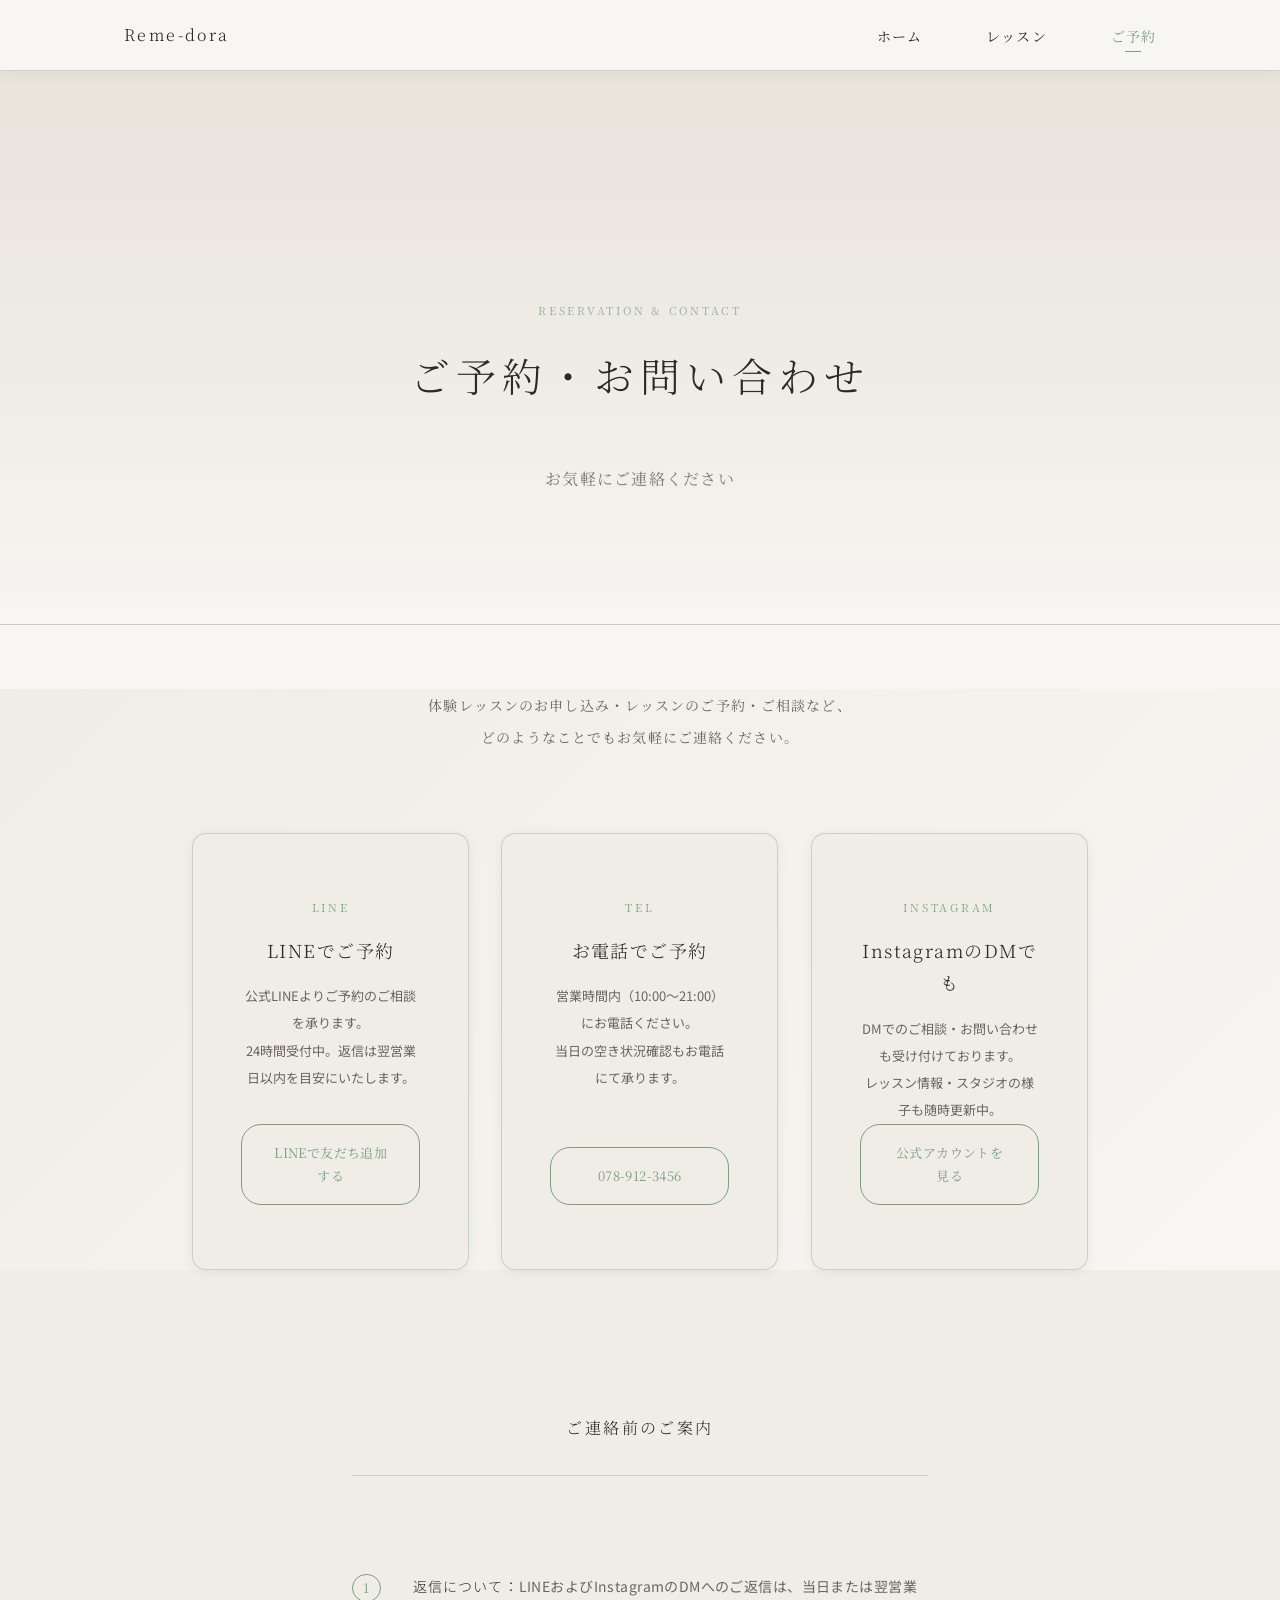
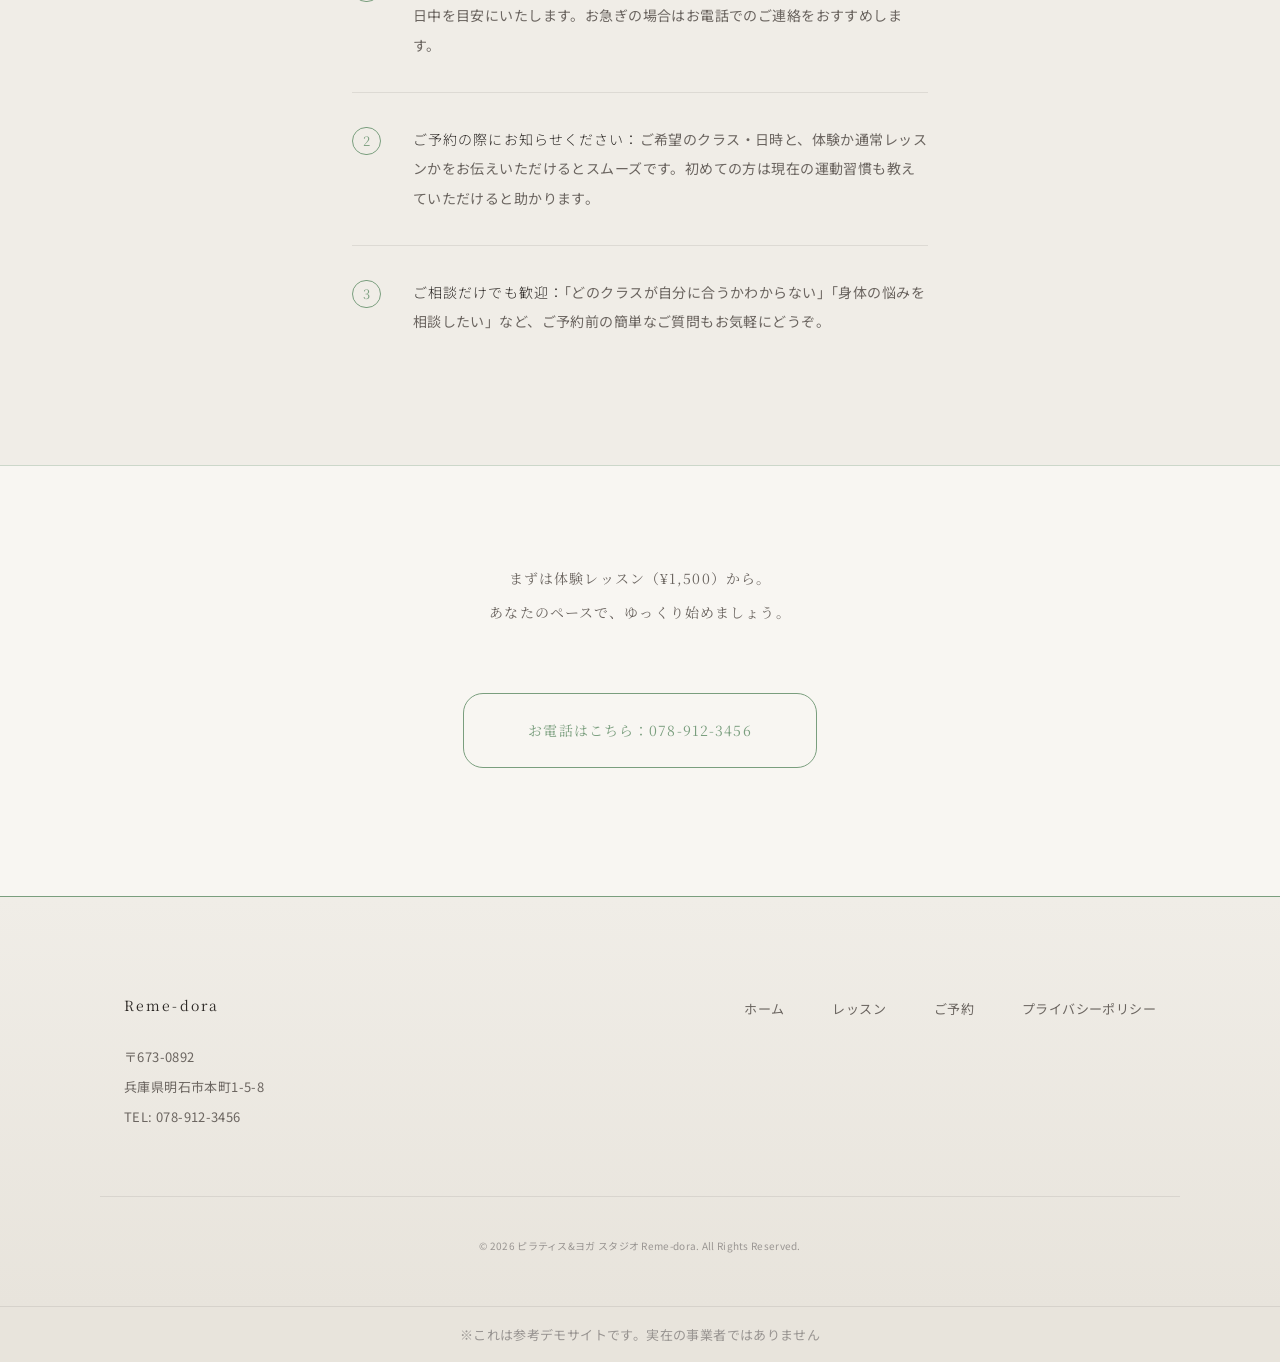
==== contact.html @ 35ef763f "Add files via upload" ====
﻿<!DOCTYPE html>
<html lang="ja">
<head>
  <meta charset="UTF-8">
  <meta name="viewport" content="width=device-width, initial-scale=1.0">

  <title>ご予約・お問い合わせ | ピラティス&ヨガ スタジオ Reme-dora</title>

  <meta name="description" content="スタジオ Reme-doraへのご予約・体験レッスンのお申し込みはLINE・お電話・Instagramにて承ります。お気軽にご連絡ください。">

  <link rel="canonical" href="https://example.com/contact.html">

  <meta property="og:title"       content="ご予約・お問い合わせ | ピラティス&ヨガ スタジオ Reme-dora">
  <meta property="og:description" content="スタジオ Reme-doraへのご予約はLINE・お電話・Instagramにて承ります。">
  <meta property="og:type"        content="article">
  <meta property="og:url"         content="https://example.com/contact.html">
  <meta property="og:image"       content="https://example.com/assets/images/ogp.jpg">

  <link rel="icon"             href="assets/images/favicon.ico">
  <link rel="apple-touch-icon" href="assets/images/apple-touch-icon.png">

  <script async src="https://www.googletagmanager.com/gtag/js?id=G-XXXXXXXXXX"></script>
  <script>window.dataLayer=window.dataLayer||[];function gtag(){dataLayer.push(arguments);}gtag('js',new Date());gtag('config','G-XXXXXXXXXX');</script>

  <link rel="preconnect" href="https://fonts.googleapis.com">
  <link rel="preconnect" href="https://fonts.gstatic.com" crossorigin>
  <link href="https://fonts.googleapis.com/css2?family=Noto+Sans+JP:wght@400;700&family=Noto+Serif+JP:wght@300;400;700&display=swap" rel="stylesheet">

  <link rel="stylesheet" href="assets/css/base.css">
  <link rel="stylesheet" href="assets/css/layout.css">
  <link rel="stylesheet" href="assets/css/components.css">
  <link rel="stylesheet" href="assets/css/pages.css">
  <link rel="stylesheet" href="assets/css/utilities.css">
</head>
<body class="site site--yoga-demo page page--contact">

  <!-- SECTION START: Header -->
  <header class="l-header">
    <div class="l-header-inner">
      <a href="index.html" class="c-logo">Reme-dora</a>

      <nav class="l-nav-pc" aria-label="グローバルナビゲーション">
        <ul class="l-nav-pc__list">
          <li><a href="index.html"   class="l-nav-pc__link">ホーム</a></li>
          <li><a href="service.html" class="l-nav-pc__link">レッスン</a></li>
          <li><a href="contact.html" class="l-nav-pc__link is-current">ご予約</a></li>
        </ul>
      </nav>

      <button class="c-menu-toggle"
              data-js="menu-toggle"
              aria-label="メニューを開く"
              aria-expanded="false">
        <span class="c-menu-toggle__bar"></span>
        <span class="c-menu-toggle__bar"></span>
        <span class="c-menu-toggle__bar"></span>
      </button>
    </div>
  </header>
  <!-- SECTION END: Header -->

  <nav class="l-nav-sp" data-js="mobile-nav" aria-hidden="true" aria-label="モバイルナビゲーション">
    <ul class="l-nav-sp__list">
      <li><a href="index.html"   class="l-nav-sp__link">ホーム</a></li>
      <li><a href="service.html" class="l-nav-sp__link">レッスン</a></li>
      <li><a href="contact.html" class="l-nav-sp__link">ご予約</a></li>
    </ul>
  </nav>

  <main>

    <!-- SECTION START: Contact Hero -->
    <div class="c-page-hero" data-section="contact-hero">
      <div class="c-page-hero__inner">
        <p class="c-page-hero__en">Reservation &amp; Contact</p>
        <h1 class="c-page-hero__title">ご予約・お問い合わせ</h1>
        <p class="c-page-hero__sub">お気軽にご連絡ください</p>
      </div>
    </div>
    <!-- SECTION END: Contact Hero -->

    <!-- SECTION START: Contact Methods -->
    <section class="p-contact-methods" data-section="contact-methods">
      <div class="p-contact-methods__inner u-reveal">
        <p class="p-contact-methods__lead" data-anim="fade-up">
          体験レッスンのお申し込み・レッスンのご予約・ご相談など、<br>
          どのようなことでもお気軽にご連絡ください。
        </p>

        <div class="c-contact-methods-grid">

          <!-- LINE -->
          <div class="c-contact-card" data-anim="fade-up" data-anim-delay="1">
            <p class="c-contact-card__label">LINE</p>
            <h2 class="c-contact-card__title">LINEでご予約</h2>
            <p class="c-contact-card__text">
              公式LINEよりご予約のご相談を承ります。<br>
              24時間受付中。返信は翌営業日以内を目安にいたします。
            </p>
            <a href="#" class="c-contact-card__btn">LINEで友だち追加する</a>
          </div>

          <!-- TEL -->
          <div class="c-contact-card" data-anim="fade-up" data-anim-delay="2">
            <p class="c-contact-card__label">TEL</p>
            <h2 class="c-contact-card__title">お電話でご予約</h2>
            <p class="c-contact-card__text">
              営業時間内（10:00〜21:00）にお電話ください。<br>
              当日の空き状況確認もお電話にて承ります。
            </p>
            <a href="tel:0789123456" class="c-contact-card__btn">078-912-3456</a>
          </div>

          <!-- Instagram -->
          <div class="c-contact-card" data-anim="fade-up" data-anim-delay="3">
            <p class="c-contact-card__label">Instagram</p>
            <h2 class="c-contact-card__title">InstagramのDMでも</h2>
            <p class="c-contact-card__text">
              DMでのご相談・お問い合わせも受け付けております。<br>
              レッスン情報・スタジオの様子も随時更新中。
            </p>
            <a href="#" class="c-contact-card__btn">公式アカウントを見る</a>
          </div>

        </div>
      </div>
    </section>
    <!-- SECTION END: Contact Methods -->

    <!-- SECTION START: Before Contact -->
    <section class="p-contact-before" data-section="before-contact">
      <div class="p-contact-before__inner u-reveal">
        <h2 class="p-contact-before__title" data-anim="fade-up">ご連絡前のご案内</h2>

        <div class="c-before-list">

          <div class="c-before-item" data-anim="fade-up" data-anim-delay="1">
            <div class="c-before-item__num">1</div>
            <p class="c-before-item__text">
              <strong>返信について：</strong>LINEおよびInstagramのDMへのご返信は、当日または翌営業日中を目安にいたします。お急ぎの場合はお電話でのご連絡をおすすめします。
            </p>
          </div>

          <div class="c-before-item" data-anim="fade-up" data-anim-delay="2">
            <div class="c-before-item__num">2</div>
            <p class="c-before-item__text">
              <strong>ご予約の際にお知らせください：</strong>ご希望のクラス・日時と、体験か通常レッスンかをお伝えいただけるとスムーズです。初めての方は現在の運動習慣も教えていただけると助かります。
            </p>
          </div>

          <div class="c-before-item" data-anim="fade-up" data-anim-delay="3">
            <div class="c-before-item__num">3</div>
            <p class="c-before-item__text">
              <strong>ご相談だけでも歓迎：</strong>「どのクラスが自分に合うかわからない」「身体の悩みを相談したい」など、ご予約前の簡単なご質問もお気軽にどうぞ。
            </p>
          </div>

        </div>
      </div>
    </section>
    <!-- SECTION END: Before Contact -->

    <!-- SECTION START: Final CTA -->
    <section class="p-contact-final-cta" data-section="final-cta">
      <div class="p-contact-final-cta__inner u-reveal">
        <p class="p-contact-final-cta__text" data-anim="fade-up">
          まずは体験レッスン（¥1,500）から。<br>
          あなたのペースで、ゆっくり始めましょう。
        </p>
        <div data-anim="fade-up" data-anim-delay="1">
          <a href="tel:0789123456" class="p-contact-final-cta__btn">
            お電話はこちら：078-912-3456
          </a>
        </div>
      </div>
    </section>
    <!-- SECTION END: Final CTA -->

  </main>

  <!-- SECTION START: Footer -->
  <footer class="l-footer" data-section="footer">
    <div class="l-footer-inner">
      <div class="l-footer-info">
        <span class="l-footer__logo">Reme-dora</span>
        <p class="l-footer__address">
          〒673-0892<br>
          兵庫県明石市本町1-5-8<br>
          TEL: <a href="tel:0789123456" class="l-footer__tel">
            078-912-3456
          </a>
        </p>
      </div>
      <nav class="l-footer-links" aria-label="フッターナビゲーション">
        <ul class="l-footer__nav">
          <li><a href="index.html"   class="l-footer__nav-link">ホーム</a></li>
          <li><a href="service.html" class="l-footer__nav-link">レッスン</a></li>
          <li><a href="contact.html" class="l-footer__nav-link">ご予約</a></li>
          <li><a href="privacy.html" class="l-footer__nav-link">プライバシーポリシー</a></li>
        </ul>
      </nav>
    </div>
    <div class="l-footer-copy">
      <small>&copy; 2026 ピラティス&ヨガ スタジオ Reme-dora. All Rights Reserved.</small>
    </div>
  </footer>
  <!-- SECTION END: Footer -->

  <p class="p-demo-notice">※これは参考デモサイトです。実在の事業者ではありません</p>

  <script src="assets/js/main.js"></script>
</body>
</html>
---- assets/css/base.css ----
@charset "UTF-8";

/* ==============================================
   base.css — CSS変数・リセット・基本タイポグラフィ
   ピラティス&ヨガ スタジオ 凪（なぎ）用テーマ
   案件適用時は :root の変数値のみを変更すること
============================================== */

:root {
  /* --- Color ---
     ウォームナチュラルテーマ。セージグリーン × オフホワイト */
  --color-bg:            #f8f6f2;
  --color-bg-dark:       #f0ede7;
  --color-bg-deep:       #e8e4dc;
  --color-bg-surface:    rgba(0, 0, 0, 0.025);
  --color-text:          #2d2926;
  --color-text-sub:      #6b6560;
  --color-primary:       #7a9e7e;
  --color-primary-hover: #5e8463;
  --color-border-gold:   rgba(122, 158, 126, 0.35);
  --color-border-light:  rgba(0, 0, 0, 0.08);
  --color-white:         #ffffff;
  --color-error:         #c0392b;

  /* --- Typography --- */
  --font-serif:  "Noto Serif JP", "Yu Mincho", serif;
  --font-sans:   "Noto Sans JP", sans-serif;

  --font-size-xs:   0.8125rem;
  --font-size-sm:   0.875rem;
  --font-size-base: 1rem;
  --font-size-lg:   1.125rem;
  --font-size-xl:   1.5rem;
  --font-size-2xl:  2rem;

  --line-height-base:  1.8;
  --line-height-tight: 1.4;
  --line-height-loose: 2.2;

  --letter-spacing-tight:  0.03em;
  --letter-spacing-base:   0.08em;
  --letter-spacing-wide:   0.15em;
  --letter-spacing-wider:  0.25em;

  /* --- Spacing --- */
  --space-1:  0.5rem;
  --space-2:  1rem;
  --space-3:  1.5rem;
  --space-4:  2rem;
  --space-6:  3rem;
  --space-8:  4rem;
  --space-10: 5rem;
  --space-12: 6rem;
  --space-16: 8rem;

  /* --- Layout --- */
  --container-max:    1080px;
  --container-wide:    960px;
  --container-narrow:  760px;
  --header-height:     4.375rem;

  /* --- Shape & Motion --- */
  --radius-sm:       0.5rem;
  --radius-md:       0.875rem;
  --transition-base: 0.3s ease;
  --transition-slow: 0.8s cubic-bezier(0.25, 0.46, 0.45, 0.94);

  /* --- Extended Typography --- */
  --font-weight-heading: 300;
  --font-weight-body:    400;

  /* --- Radius Extended --- */
  --radius-lg:   1.25rem;
  --radius-pill: 9999px;

  /* --- Shadow --- */
  --shadow-sm: 0 2px 12px rgba(0, 0, 0, 0.06);
  --shadow-md: 0 6px 24px rgba(0, 0, 0, 0.09);

  /* --- Section Padding --- */
  --section-padding-y:    var(--space-12);
  --section-padding-y-lg: var(--space-16);

  /* --- Button Shape --- */
  --btn-radius:             var(--radius-lg);
  --btn-padding-inline:     var(--space-6);
  --btn-min-height:         3.25rem;
  --color-btn-primary-text: var(--color-white);

  /* --- Semantic Border --- */
  --color-border-btn: rgba(45, 41, 38, 0.25);

  /* --- Header / Footer --- */
  --color-header-bg:   rgba(248, 246, 242, 0.96);
  --color-footer-text: #6b6560;
  --color-footer-copy: #999592;

  /* --- Interaction --- */
  --color-primary-subtle: rgba(122, 158, 126, 0.12);

  /* --- Home Hero Overlay --- */
  --color-hero-title:         #f5f3f0;
  --color-hero-sub:           #e8e4dc;
  --color-hero-overlay-start: rgba(45, 41, 38, 0.82);
  --color-hero-overlay-mid:   rgba(45, 41, 38, 0.38);
  --color-hero-overlay-end:   rgba(45, 41, 38, 0.05);

  /* --- Interior Page Hero --- */
  --color-page-hero-title: var(--color-text);
}

/* -----------------------------------------------
   Reset
----------------------------------------------- */
*,
*::before,
*::after {
  box-sizing: border-box;
}

html {
  scroll-behavior: smooth;
  scroll-padding-top: var(--header-height);
}

body {
  margin: 0;
  font-family: var(--font-sans);
  font-size: var(--font-size-base);
  line-height: var(--line-height-base);
  color: var(--color-text);
  background-color: var(--color-bg);
  -webkit-font-smoothing: antialiased;
}

img {
  max-width: 100%;
  height: auto;
  display: block;
}

a {
  text-decoration: none;
  color: inherit;
  transition: opacity var(--transition-base);
}

ul,
ol {
  margin: 0;
  padding: 0;
  list-style: none;
}

h1, h2, h3, h4, h5, h6 {
  margin: 0;
  font-weight: var(--font-weight-heading);
}

p {
  margin: 0;
}

button {
  cursor: pointer;
  background: none;
  border: none;
  padding: 0;
  font: inherit;
  color: inherit;
}

input,
textarea,
select {
  font: inherit;
  color: inherit;
}
---- assets/css/layout.css ----
@charset "UTF-8";

/* ==============================================
   layout.css — コンテナ・ヘッダー・ナビ・フッター
============================================== */

/* -----------------------------------------------
   Container / Section
----------------------------------------------- */
.l-container {
  width: 100%;
  max-width: var(--container-max);
  margin-inline: auto;
  padding-inline: var(--space-3);
}

.l-container--wide {
  max-width: var(--container-wide);
}

.l-container--narrow {
  max-width: var(--container-narrow);
}

.l-section {
  padding-block: var(--space-10);
  padding-inline: var(--space-2);
}

@media (min-width: 48rem) {
  .l-section {
    padding-block: var(--space-12);
    padding-inline: var(--space-4);
  }
}

/* -----------------------------------------------
   Header
----------------------------------------------- */
.l-header {
  position: sticky;
  top: 0;
  z-index: 1100;
  background-color: var(--color-header-bg);
  backdrop-filter: blur(8px);
  -webkit-backdrop-filter: blur(8px);
  border-bottom: 1px solid var(--color-border-gold);
}

.l-header-inner {
  display: flex;
  justify-content: space-between;
  align-items: center;
  height: var(--header-height);
  max-width: var(--container-max);
  margin-inline: auto;
  padding-inline: var(--space-3);
}

/* -----------------------------------------------
   Logo
----------------------------------------------- */
.c-logo {
  font-family: var(--font-serif);
  font-size: var(--font-size-base);
  font-weight: var(--font-weight-heading);
  letter-spacing: var(--letter-spacing-wide);
  color: var(--color-text);
}

/* -----------------------------------------------
   PC Navigation
----------------------------------------------- */
.l-nav-pc {
  display: none;
}

@media (min-width: 48rem) {
  .l-nav-pc {
    display: block;
  }
}

.l-nav-pc__list {
  display: flex;
  gap: var(--space-8);
  align-items: center;
}

.l-nav-pc__link {
  font-family: var(--font-serif);
  font-size: 0.9375rem;
  font-weight: normal;
  letter-spacing: var(--letter-spacing-base);
  color: var(--color-text);
  transition: color var(--transition-base);
  position: relative;
  padding-bottom: 0.4rem;
}

.l-nav-pc__link:hover,
.l-nav-pc__link.is-current {
  color: var(--color-primary);
  opacity: 1;
}

.l-nav-pc__link.is-current::after {
  content: "";
  position: absolute;
  bottom: 0;
  left: 50%;
  transform: translateX(-50%);
  width: 1rem;
  height: 1px;
  background-color: var(--color-primary);
}

/* -----------------------------------------------
   Menu Toggle (SP)
----------------------------------------------- */
.c-menu-toggle {
  display: flex;
  flex-direction: column;
  justify-content: center;
  align-items: center;
  gap: 0.375rem;
  width: 2.5rem;
  height: 2.5rem;
}

@media (min-width: 48rem) {
  .c-menu-toggle {
    display: none;
  }
}

.c-menu-toggle__bar {
  width: 1.5rem;
  height: 2px;
  background-color: var(--color-text);
  transition: var(--transition-base);
}

.c-menu-toggle[aria-expanded="true"] .c-menu-toggle__bar:nth-child(1) {
  transform: translateY(0.5rem) rotate(45deg);
}

.c-menu-toggle[aria-expanded="true"] .c-menu-toggle__bar:nth-child(2) {
  opacity: 0;
}

.c-menu-toggle[aria-expanded="true"] .c-menu-toggle__bar:nth-child(3) {
  transform: translateY(-0.5rem) rotate(-45deg);
}

/* -----------------------------------------------
   SP Navigation (Overlay)
----------------------------------------------- */
.l-nav-sp {
  position: fixed;
  inset: 0;
  z-index: 1050;
  background-color: var(--color-bg-deep);
  border-top: 1px solid var(--color-border-gold);
  display: flex;
  justify-content: center;
  align-items: center;
  opacity: 0;
  visibility: hidden;
  transition: opacity var(--transition-base), visibility var(--transition-base);
}

.l-nav-sp[aria-hidden="false"] {
  opacity: 1;
  visibility: visible;
}

.l-nav-sp__list {
  display: flex;
  flex-direction: column;
  align-items: center;
  gap: var(--space-6);
}

.l-nav-sp__link {
  font-family: var(--font-serif);
  font-size: var(--font-size-lg);
  letter-spacing: var(--letter-spacing-wide);
  color: var(--color-text);
  display: block;
  padding-bottom: var(--space-2);
  border-bottom: 1px solid var(--color-border-light);
  min-width: 12rem;
  text-align: center;
  transition: color var(--transition-base);
}

.l-nav-sp__link:hover {
  color: var(--color-primary);
  opacity: 1;
}

/* -----------------------------------------------
   Footer
----------------------------------------------- */
.l-footer {
  background: linear-gradient(180deg, var(--color-bg-dark) 0%, var(--color-bg-deep) 100%);
  color: var(--color-footer-text);
  padding-block: var(--space-10) var(--space-4);
  border-top: 2px solid var(--color-primary);
}

.l-footer-inner {
  display: flex;
  flex-direction: column;
  gap: var(--space-8);
  max-width: var(--container-max);
  margin-inline: auto;
  padding-inline: var(--space-3);
  border-bottom: 1px solid var(--color-border-light);
  padding-bottom: var(--space-8);
  margin-bottom: var(--space-4);
}

@media (min-width: 48rem) {
  .l-footer-inner {
    flex-direction: row;
    justify-content: space-between;
    align-items: flex-start;
  }

  .l-footer {
    padding-block: var(--space-12) var(--space-6);
  }
}

.l-footer-info {
  text-align: center;
}

@media (min-width: 48rem) {
  .l-footer-info {
    text-align: left;
  }
}

.l-footer__logo {
  font-family: var(--font-serif);
  font-size: var(--font-size-xl);
  color: var(--color-text);
  letter-spacing: var(--letter-spacing-wide);
  margin-bottom: var(--space-3);
  display: block;
}

.l-footer__address {
  font-size: var(--font-size-sm);
  line-height: 2;
  letter-spacing: var(--letter-spacing-tight);
}

.l-footer__tel {
  color: var(--color-footer-text);
  transition: color var(--transition-base);
}

.l-footer__tel:hover {
  color: var(--color-primary);
  opacity: 1;
}

.l-footer-links {
  text-align: center;
}

@media (min-width: 48rem) {
  .l-footer-links {
    text-align: right;
  }
}

.l-footer__nav {
  display: flex;
  flex-direction: column;
  gap: var(--space-3);
}

@media (min-width: 48rem) {
  .l-footer__nav {
    flex-direction: row;
    gap: var(--space-6);
  }
}

.l-footer__nav-link {
  font-size: 0.9375rem;
  letter-spacing: var(--letter-spacing-tight);
  color: var(--color-footer-text);
  transition: color var(--transition-base);
}

.l-footer__nav-link:hover {
  color: var(--color-primary);
  opacity: 1;
}

.l-footer-copy {
  text-align: center;
  max-width: var(--container-max);
  margin-inline: auto;
  padding-inline: var(--space-3);
}

.l-footer-copy small {
  font-size: var(--font-size-xs);
  color: var(--color-footer-copy);
  letter-spacing: var(--letter-spacing-tight);
}
---- assets/css/components.css ----
@charset "UTF-8";

/* ==============================================
   components.css — 再利用可能なUIコンポーネント
============================================== */

/* -----------------------------------------------
   Section Title
----------------------------------------------- */
.c-sec-title {
  font-family: var(--font-serif);
  font-size: var(--font-size-xl);
  font-weight: var(--font-weight-heading);
  text-align: center;
  letter-spacing: var(--letter-spacing-wide);
  color: var(--color-text);
  margin-bottom: var(--space-6);
  position: relative;
}

.c-sec-title::after {
  content: "";
  display: block;
  width: 1.875rem;
  height: 1px;
  background-color: var(--color-primary);
  margin: var(--space-2) auto 0;
}

@media (min-width: 48rem) {
  .c-sec-title {
    font-size: var(--font-size-2xl);
    margin-bottom: var(--space-8);
  }
}

/* -----------------------------------------------
   Buttons
----------------------------------------------- */
.c-btn {
  display: inline-flex;
  justify-content: center;
  align-items: center;
  min-height: var(--btn-min-height);
  padding-block: 0;
  padding-inline: var(--btn-padding-inline);
  font-family: var(--font-serif);
  font-size: var(--font-size-base);
  letter-spacing: var(--letter-spacing-base);
  border: 1px solid transparent;
  border-radius: var(--btn-radius);
  transition: background-color var(--transition-base), border-color var(--transition-base), color var(--transition-base);
}

.c-btn--primary {
  background-color: var(--color-primary);
  color: var(--color-btn-primary-text);
  border-color: var(--color-primary);
}

.c-btn--primary:hover {
  background-color: var(--color-primary-hover);
  border-color: var(--color-primary-hover);
  opacity: 1;
}

.c-btn--outline {
  background-color: transparent;
  color: var(--color-text);
  border-color: var(--color-border-btn);
}

.c-btn--outline:hover {
  background-color: var(--color-primary);
  border-color: var(--color-primary);
  color: var(--color-white);
  opacity: 1;
}

.c-btn--gold {
  background-color: transparent;
  color: var(--color-primary);
  border-color: var(--color-primary);
}

.c-btn--gold:hover {
  background-color: var(--color-primary);
  color: var(--color-btn-primary-text);
  opacity: 1;
}

.c-btn--block {
  display: flex;
  width: 100%;
  max-width: 21.25rem;
  margin-inline: auto;
}

/* -----------------------------------------------
   Page Hero (interior pages: SERVICE / CONTACT / PRIVACY)
----------------------------------------------- */
.c-page-hero {
  background: linear-gradient(to bottom, var(--color-bg-deep) 0%, var(--color-bg-dark) 100%);
  padding-top: var(--space-12);
  padding-bottom: var(--space-8);
  padding-inline: var(--space-3);
  position: relative;
  overflow: hidden;
  text-align: center;
}

.c-page-hero::before {
  content: "";
  position: absolute;
  top: 0;
  left: 50%;
  transform: translateX(-50%);
  width: 1px;
  height: 2.5rem;
  background-color: var(--color-primary);
}

.c-page-hero__inner {
  max-width: var(--container-narrow);
  margin-inline: auto;
  display: flex;
  flex-direction: column;
  align-items: center;
  gap: 0.8rem;
}

.c-page-hero__en {
  font-family: var(--font-serif);
  font-size: var(--font-size-xs);
  letter-spacing: var(--letter-spacing-wider);
  color: var(--color-primary);
  text-transform: uppercase;
  margin: 0;
}

.c-page-hero__title {
  font-family: var(--font-serif);
  font-size: var(--font-size-xl);
  font-weight: var(--font-weight-heading);
  letter-spacing: var(--letter-spacing-wide);
  color: var(--color-page-hero-title);
  margin: 0;
}

.c-page-hero__sub {
  font-family: var(--font-serif);
  font-size: var(--font-size-sm);
  letter-spacing: var(--letter-spacing-base);
  color: var(--color-text-sub);
  margin: 0;
  position: relative;
  padding-top: var(--space-3);
}

.c-page-hero__sub::before {
  content: "";
  position: absolute;
  top: 0;
  left: 50%;
  transform: translateX(-50%);
  width: 1.5rem;
  height: 1px;
  background-color: var(--color-primary);
  opacity: 0.6;
}

@media (min-width: 48rem) {
  .c-page-hero {
    padding-top: var(--space-16);
    padding-bottom: var(--space-10);
  }

  .c-page-hero::before {
    height: 3.75rem;
  }

  .c-page-hero__title {
    font-size: var(--font-size-2xl);
  }

  .c-page-hero__sub {
    font-size: var(--font-size-base);
    padding-top: var(--space-4);
  }
}

/* -----------------------------------------------
   Service Card (HOME Service Preview)
----------------------------------------------- */
.c-service-grid {
  display: flex;
  flex-direction: column;
  gap: var(--space-6);
}

.c-service-card {
  display: flex;
  flex-direction: column;
  align-items: center;
}

.c-service-card--featured {
  border-bottom: 1px solid var(--color-border-light);
  padding-bottom: var(--space-6);
}

.c-service-subgrid {
  display: grid;
  grid-template-columns: 1fr;
  gap: var(--space-6);
}

@media (min-width: 48rem) {
  .c-service-subgrid {
    grid-template-columns: 1fr 1fr;
  }
}

.c-service-card--list {
  flex-direction: row;
  align-items: center;
  gap: var(--space-3);
}

.c-service-card__img-wrap {
  width: 13.75rem;
  height: 13.75rem;
  border: 1px solid var(--color-border-gold);
  border-radius: 50%;
  padding: 0.375rem;
  display: flex;
  align-items: center;
  justify-content: center;
  margin: 0 auto var(--space-4);
  flex-shrink: 0;
}

.c-service-card--list .c-service-card__img-wrap {
  width: 5.625rem;
  height: 5.625rem;
  margin: 0;
  padding: 0.1875rem;
}

.c-service-card__img {
  width: 100%;
  height: 100%;
  object-fit: cover;
  border-radius: 50%;
  background-color: var(--color-bg);
}

.c-service-card__body {
  width: 100%;
}

.c-service-card__title {
  font-family: var(--font-serif);
  font-size: var(--font-size-lg);
  text-align: center;
  letter-spacing: var(--letter-spacing-tight);
  color: var(--color-text);
  margin-bottom: 0.4rem;
}

.c-service-card--list .c-service-card__title {
  text-align: left;
  font-size: var(--font-size-base);
}

.c-service-card__subtitle {
  font-size: var(--font-size-xs);
  text-align: center;
  color: var(--color-primary);
  margin-bottom: var(--space-2);
  letter-spacing: var(--letter-spacing-tight);
}

.c-service-card__text {
  font-size: var(--font-size-sm);
  line-height: var(--line-height-base);
  color: var(--color-text-sub);
}

@media (min-width: 48rem) {
  .c-service-card__img-wrap {
    width: 17.5rem;
    height: 17.5rem;
  }

  .c-service-card--list .c-service-card__img-wrap {
    width: 6.875rem;
    height: 6.875rem;
  }
}

/* -----------------------------------------------
   Reason Item (HOME Reason Mini)
----------------------------------------------- */
.c-reason-timeline {
  border-left: 1px solid var(--color-border-gold);
  padding-left: var(--space-6);
  display: flex;
  flex-direction: column;
  gap: var(--space-8);
  margin-left: var(--space-2);
}

.c-reason-item {
  position: relative;
}

.c-reason-item::before {
  content: "";
  position: absolute;
  top: 0.4rem;
  left: calc(-1 * var(--space-6) - 5px);
  width: 0.6rem;
  height: 0.6rem;
  border-radius: 50%;
  background-color: var(--color-bg);
  border: 1px solid var(--color-primary);
}

.c-reason-item__heading {
  font-family: var(--font-serif);
  font-size: var(--font-size-lg);
  letter-spacing: var(--letter-spacing-base);
  color: var(--color-text);
  margin-bottom: var(--space-2);
}

.c-reason-item__text {
  font-size: var(--font-size-sm);
  line-height: 1.9;
  color: var(--color-text-sub);
  letter-spacing: var(--letter-spacing-tight);
}

@media (min-width: 48rem) {
  .c-reason-timeline {
    flex-direction: row;
    justify-content: space-between;
    gap: var(--space-6);
    border: none;
    margin: 0;
    padding: 0;
  }

  .c-reason-item {
    flex: 1;
    padding-left: var(--space-3);
    border-left: 1px solid var(--color-border-gold);
  }

  .c-reason-item::before {
    left: -1px;
    width: 1px;
    height: 1.5rem;
    border-radius: 0;
    background-color: var(--color-primary);
    border: none;
    top: 0;
  }
}

/* -----------------------------------------------
   Interior Gallery (HOME Reason Mini)
----------------------------------------------- */
.c-interior-gallery {
  display: flex;
  gap: var(--space-3);
  overflow-x: auto;
  scroll-snap-type: x mandatory;
  padding-bottom: var(--space-4);
  scrollbar-width: none;
  -ms-overflow-style: none;
}

.c-interior-gallery::-webkit-scrollbar {
  display: none;
}

.c-interior-item {
  scroll-snap-align: center;
  flex: 0 0 85%;
  display: flex;
  flex-direction: column;
  gap: var(--space-2);
  margin: 0;
}

.c-interior-item__img {
  width: 100%;
  aspect-ratio: 4 / 3;
  object-fit: cover;
  opacity: 0.9;
}

.c-interior-item__caption {
  font-size: var(--font-size-xs);
  color: var(--color-text-sub);
  letter-spacing: var(--letter-spacing-tight);
  border-left: 1px solid var(--color-primary);
  padding-left: 0.8rem;
  line-height: var(--line-height-tight);
}

@media (min-width: 48rem) {
  .c-interior-gallery {
    flex-wrap: wrap;
    overflow-x: visible;
  }

  .c-interior-item {
    flex: 0 0 calc(50% - 0.75rem);
  }

  .c-interior-item:nth-child(3) {
    flex: 0 0 100%;
    align-items: center;
  }

  .c-interior-item:nth-child(3) .c-interior-item__img {
    width: 60%;
  }
}

/* -----------------------------------------------
   Business Info Table
----------------------------------------------- */
.c-bizinfo-table {
  width: 100%;
  border-collapse: collapse;
}

.c-bizinfo-table th,
.c-bizinfo-table td {
  padding-block: var(--space-2);
  border-bottom: 1px dashed var(--color-border-light);
  text-align: left;
  font-size: 0.9375rem;
  color: var(--color-text);
}

.c-bizinfo-table th {
  font-family: var(--font-serif);
  font-weight: var(--font-weight-heading);
  width: 35%;
  color: var(--color-primary);
  vertical-align: top;
}

.c-bizinfo-table__sub {
  display: block;
  font-size: var(--font-size-xs);
  color: var(--color-text-sub);
  margin-top: 0.25rem;
}

/* -----------------------------------------------
   Map Embed
----------------------------------------------- */
.c-map-wrap {
  width: 100%;
  aspect-ratio: 16 / 9;
  border: 1px solid var(--color-border-gold);
  overflow: hidden;
}

.c-map-wrap iframe {
  width: 100%;
  height: 100%;
  border: none;
  display: block;
}

/* -----------------------------------------------
   Page Links (HOME → SERVICE / CONTACT)
----------------------------------------------- */
.c-pagelinks-grid {
  display: grid;
  grid-template-columns: 1fr;
  gap: var(--space-3);
}

@media (min-width: 48rem) {
  .c-pagelinks-grid {
    grid-template-columns: 1fr 1fr;
    gap: var(--space-4);
  }
}

.c-pagelink-item {
  display: flex;
  flex-direction: column;
  align-items: center;
  justify-content: center;
  padding: var(--space-6) var(--space-3) var(--space-8);
  border: 1px solid var(--color-border-gold);
  background-color: var(--color-bg-surface);
  transition: background-color var(--transition-base), border-color var(--transition-base);
  position: relative;
  min-height: 10rem;
  gap: 0.6rem;
}

.c-pagelink-item:hover {
  background-color: var(--color-primary-subtle);
  border-color: var(--color-primary);
  opacity: 1;
}

@media (min-width: 48rem) {
  .c-pagelink-item {
    min-height: 13.75rem;
  }
}

.c-pagelink-item__en {
  font-family: var(--font-serif);
  font-size: var(--font-size-xs);
  letter-spacing: var(--letter-spacing-wider);
  color: var(--color-primary);
  text-transform: uppercase;
}

.c-pagelink-item__label {
  font-family: var(--font-serif);
  font-size: var(--font-size-lg);
  letter-spacing: var(--letter-spacing-base);
  color: var(--color-text);
}

@media (min-width: 48rem) {
  .c-pagelink-item__label {
    font-size: var(--font-size-xl);
  }
}

.c-pagelink-item__arrow {
  position: absolute;
  bottom: var(--space-3);
  right: var(--space-3);
  width: 0.5rem;
  height: 0.5rem;
  border-top: 1px solid var(--color-primary);
  border-right: 1px solid var(--color-primary);
  transform: rotate(45deg);
}

/* -----------------------------------------------
   Contact Strip (HOME connect items)
----------------------------------------------- */
.c-connect-grid {
  display: grid;
  grid-template-columns: 1fr;
  gap: var(--space-3);
}

@media (min-width: 48rem) {
  .c-connect-grid {
    grid-template-columns: 1fr 1fr;
    gap: var(--space-4);
  }

  .c-connect-item--main {
    grid-column: span 2;
  }
}

.c-connect-item {
  border: 1px solid var(--color-border-gold);
  background-color: var(--color-bg-surface);
  padding: var(--space-6) var(--space-3);
  text-align: center;
  display: flex;
  flex-direction: column;
  align-items: center;
}

.c-connect-item--main {
  padding-block: var(--space-8);
}

.c-connect-item__heading {
  font-family: var(--font-serif);
  font-size: var(--font-size-lg);
  letter-spacing: var(--letter-spacing-base);
  color: var(--color-text);
  margin-bottom: var(--space-2);
}

.c-connect-item__text {
  font-size: var(--font-size-xs);
  line-height: var(--line-height-base);
  color: var(--color-text-sub);
  margin-bottom: var(--space-4);
  flex-grow: 1;
}

.c-connect-item__btn {
  display: inline-block;
  font-family: var(--font-serif);
  font-size: var(--font-size-sm);
  color: var(--color-text);
  border: 1px solid var(--color-border-btn);
  padding: 0.8rem var(--space-4);
  letter-spacing: var(--letter-spacing-tight);
  transition: background-color var(--transition-base), border-color var(--transition-base), color var(--transition-base);
  width: 100%;
  max-width: 17.5rem;
}

.c-connect-item__btn:hover {
  background-color: var(--color-primary);
  border-color: var(--color-primary);
  color: var(--color-white);
  opacity: 1;
}

/* -----------------------------------------------
   Service Menu Item (SERVICE page)
----------------------------------------------- */
.c-menu-list {
  display: flex;
  flex-direction: column;
  gap: var(--space-12);
}

.c-menu-item {
  display: flex;
  flex-direction: column;
  gap: var(--space-3);
}

.c-menu-item__img-wrap {
  width: 100%;
}

.c-menu-item__img {
  width: 100%;
  aspect-ratio: 4 / 3;
  object-fit: cover;
  border-radius: var(--radius-sm);
}

.c-menu-item__name {
  font-family: var(--font-serif);
  font-size: var(--font-size-xl);
  color: var(--color-text);
  margin-bottom: 0.5rem;
  letter-spacing: var(--letter-spacing-base);
  border-bottom: 1px solid var(--color-border-gold);
  padding-bottom: 0.8rem;
}

.c-menu-item__price {
  font-family: var(--font-serif);
  font-size: 0.9375rem;
  color: var(--color-primary);
  margin-top: 0.8rem;
  margin-bottom: var(--space-2);
  letter-spacing: var(--letter-spacing-tight);
}

.c-menu-item__desc {
  font-size: var(--font-size-sm);
  line-height: 1.9;
  color: var(--color-text-sub);
  letter-spacing: var(--letter-spacing-tight);
}

@media (min-width: 48rem) {
  .c-menu-item {
    flex-direction: row;
    align-items: center;
    gap: var(--space-8);
  }

  .c-menu-item--reverse {
    flex-direction: row-reverse;
  }

  .c-menu-item__img-wrap {
    width: 50%;
    flex-shrink: 0;
  }

  .c-menu-item__content {
    width: 50%;
  }

  .c-menu-item__name {
    font-size: var(--font-size-xl);
  }
}

/* -----------------------------------------------
   Price Guide (SERVICE page)
----------------------------------------------- */
.c-price-grid {
  display: grid;
  grid-template-columns: 1fr;
  gap: var(--space-3);
  margin-bottom: var(--space-4);
}

@media (min-width: 48rem) {
  .c-price-grid {
    grid-template-columns: repeat(3, 1fr);
  }
}

.c-price-item {
  border: 1px solid var(--color-border-gold);
  padding: var(--space-4) var(--space-3);
  text-align: center;
  background-color: var(--color-bg-surface);
}

.c-price-item__name {
  font-family: var(--font-serif);
  font-size: 0.9375rem;
  color: var(--color-text-sub);
  letter-spacing: var(--letter-spacing-base);
  margin-bottom: 0.5rem;
}

.c-price-item__price {
  font-family: var(--font-serif);
  font-size: var(--font-size-xl);
  color: var(--color-primary);
  letter-spacing: var(--letter-spacing-tight);
  margin-bottom: 0.4rem;
}

.c-price-item__note {
  font-size: var(--font-size-xs);
  color: var(--color-text-sub);
  margin: 0;
}

.c-price-note-bottom {
  font-size: var(--font-size-sm);
  color: var(--color-text-sub);
  text-align: center;
  margin: 0;
  letter-spacing: var(--letter-spacing-tight);
}

/* -----------------------------------------------
   Flow Steps (SERVICE page)
----------------------------------------------- */
.c-flow-steps {
  display: flex;
  flex-direction: column;
}

.c-flow-step {
  display: flex;
  align-items: flex-start;
  gap: var(--space-3);
  position: relative;
  padding-bottom: var(--space-6);
}

.c-flow-step:last-child {
  padding-bottom: 0;
}

.c-flow-step:not(:last-child)::after {
  content: "";
  position: absolute;
  left: 1.2rem;
  top: 2.8rem;
  width: 1px;
  height: calc(100% - 2.8rem);
  background-color: var(--color-border-gold);
}

.c-flow-step__num {
  font-family: var(--font-serif);
  font-size: var(--font-size-xs);
  color: var(--color-primary);
  letter-spacing: var(--letter-spacing-tight);
  border: 1px solid var(--color-primary);
  width: 2.4rem;
  height: 2.4rem;
  border-radius: 50%;
  display: flex;
  align-items: center;
  justify-content: center;
  flex-shrink: 0;
}

.c-flow-step__body {
  padding-top: 0.3rem;
}

.c-flow-step__title {
  font-family: var(--font-serif);
  font-size: var(--font-size-base);
  font-weight: var(--font-weight-heading);
  color: var(--color-text);
  margin-bottom: 0.5rem;
  letter-spacing: var(--letter-spacing-tight);
}

.c-flow-step__text {
  font-size: var(--font-size-sm);
  color: var(--color-text-sub);
  line-height: 1.7;
  margin: 0;
}

@media (min-width: 48rem) {
  .c-flow-steps {
    flex-direction: row;
    align-items: flex-start;
  }

  .c-flow-step {
    flex: 1;
    flex-direction: column;
    align-items: center;
    text-align: center;
    padding-bottom: 0;
    padding-right: var(--space-6);
  }

  .c-flow-step:last-child {
    padding-right: 0;
  }

  .c-flow-step:not(:last-child)::after {
    left: auto;
    right: 0;
    top: 1.2rem;
    width: var(--space-6);
    height: 1px;
  }

  .c-flow-step__num {
    margin-bottom: var(--space-3);
  }

  .c-flow-step__title {
    font-size: var(--font-size-lg);
  }
}

/* -----------------------------------------------
   Notes (SERVICE page)
----------------------------------------------- */
.c-notes-list {
  display: flex;
  flex-direction: column;
  gap: var(--space-4);
}

.c-notes-item {
  text-align: center;
}

.c-notes-item__heading {
  font-family: var(--font-serif);
  font-size: 0.9375rem;
  color: var(--color-primary);
  margin-bottom: 0.6rem;
  letter-spacing: var(--letter-spacing-tight);
}

.c-notes-item__text {
  font-size: var(--font-size-sm);
  color: var(--color-text-sub);
  line-height: var(--line-height-base);
}

@media (min-width: 48rem) {
  .c-notes-list {
    flex-direction: row;
    justify-content: space-between;
    gap: var(--space-6);
  }

  .c-notes-item {
    flex: 1;
    text-align: left;
  }
}

/* -----------------------------------------------
   Contact Method Card (CONTACT page)
----------------------------------------------- */
.c-contact-methods-grid {
  display: grid;
  grid-template-columns: 1fr;
  gap: var(--space-3);
}

@media (min-width: 48rem) {
  .c-contact-methods-grid {
    grid-template-columns: repeat(3, 1fr);
  }
}

.c-contact-card {
  border: 1px solid var(--color-border-gold);
  background-color: var(--color-bg-surface);
  padding: var(--space-6) var(--space-3);
  text-align: center;
  display: flex;
  flex-direction: column;
  align-items: center;
}

.c-contact-card__label {
  font-family: var(--font-serif);
  font-size: var(--font-size-xs);
  letter-spacing: var(--letter-spacing-wider);
  color: var(--color-primary);
  margin-bottom: 0.6rem;
  text-transform: uppercase;
}

.c-contact-card__title {
  font-family: var(--font-serif);
  font-size: var(--font-size-lg);
  color: var(--color-text);
  margin-bottom: var(--space-2);
  letter-spacing: var(--letter-spacing-base);
}

.c-contact-card__text {
  font-size: var(--font-size-xs);
  color: var(--color-text-sub);
  line-height: var(--line-height-base);
  margin-bottom: var(--space-4);
  flex-grow: 1;
}

.c-contact-card__btn {
  display: inline-block;
  font-family: var(--font-serif);
  font-size: var(--font-size-sm);
  color: var(--color-text);
  border: 1px solid var(--color-border-btn);
  padding: 0.8rem var(--space-3);
  letter-spacing: var(--letter-spacing-tight);
  transition: background-color var(--transition-base), border-color var(--transition-base), color var(--transition-base);
  width: 100%;
  max-width: 16.25rem;
}

.c-contact-card__btn:hover {
  background-color: var(--color-primary);
  border-color: var(--color-primary);
  color: var(--color-white);
  opacity: 1;
}

/* -----------------------------------------------
   Before Contact Notes (CONTACT page)
----------------------------------------------- */
.c-before-list {
  display: flex;
  flex-direction: column;
  gap: var(--space-4);
}

.c-before-item {
  display: flex;
  gap: var(--space-3);
  align-items: flex-start;
}

.c-before-item__num {
  font-family: var(--font-serif);
  font-size: var(--font-size-xs);
  color: var(--color-primary);
  border: 1px solid var(--color-primary);
  width: 1.8rem;
  height: 1.8rem;
  border-radius: 50%;
  display: flex;
  align-items: center;
  justify-content: center;
  flex-shrink: 0;
  margin-top: 0.1rem;
}

.c-before-item__text {
  font-size: var(--font-size-sm);
  color: var(--color-text-sub);
  line-height: var(--line-height-base);
  margin: 0;
}

.c-before-item__text strong {
  color: var(--color-text);
  font-weight: normal;
}

@media (min-width: 48rem) {
  .c-before-list {
    gap: var(--space-4);
  }
}

/* -----------------------------------------------
   Privacy Document
----------------------------------------------- */
.c-privacy-doc {
  color: var(--color-text);
}

.c-privacy-doc__intro {
  font-size: 0.9375rem;
  line-height: 1.9;
  color: var(--color-text-sub);
  margin-bottom: var(--space-6);
}

.c-privacy-doc h3 {
  font-family: var(--font-serif);
  font-size: var(--font-size-base);
  color: var(--color-text);
  letter-spacing: var(--letter-spacing-tight);
  border-left: 2px solid var(--color-primary);
  padding-left: var(--space-2);
  margin-top: var(--space-6);
  font-weight: var(--font-weight-heading);
}

.c-privacy-doc p {
  font-size: var(--font-size-sm);
  line-height: 1.9;
  color: var(--color-text-sub);
  margin-top: var(--space-2);
}

.c-privacy-doc__footer {
  margin-top: var(--space-8);
}

.c-privacy-doc__footer p {
  color: var(--color-text-sub);
  font-size: var(--font-size-xs);
}
---- assets/css/pages.css ----
@charset "UTF-8";

/* ==============================================
   pages.css — ページ固有のセクションスタイル
   各セクションを独立したブロックとして設計
============================================== */

/* -----------------------------------------------
   HOME: First View Hero
----------------------------------------------- */
.p-home-hero {
  position: relative;
  min-height: 60vh;
  background-size: cover;
  background-position: center;
  display: flex;
  align-items: flex-end;
  /* TEMPLATE FIELD: hero_image_url — background-image を案件の画像に差し替える */
  background-image: url('../images/hero.jpg');
  background-color: var(--color-bg-deep);
}

.p-home-hero__overlay {
  position: absolute;
  inset: 0;
  background: linear-gradient(
    to top,
    var(--color-hero-overlay-start) 0%,
    var(--color-hero-overlay-mid)   45%,
    var(--color-hero-overlay-end)   100%
  );
}

.p-home-hero__content {
  position: relative;
  z-index: 2;
  max-width: var(--container-max);
  margin-inline: auto;
  padding: var(--space-6) var(--space-3);
  width: 100%;
}

.p-home-hero__text-wrap {
  max-width: 95%;
}

.p-home-hero__title {
  font-family: var(--font-serif);
  font-size: 1.5rem;
  font-weight: var(--font-weight-heading);
  line-height: var(--line-height-tight);
  letter-spacing: var(--letter-spacing-tight);
  color: var(--color-hero-title);
  text-shadow: 1px 1px 6px rgba(0, 0, 0, 0.8);
  margin-bottom: var(--space-2);
}

.p-home-hero__sub {
  font-family: var(--font-serif);
  font-size: var(--font-size-sm);
  line-height: var(--line-height-base);
  color: var(--color-hero-sub);
  text-shadow: 1px 1px 4px rgba(0, 0, 0, 0.8);
}

@media (min-width: 48rem) {
  .p-home-hero {
    min-height: 80vh;
  }

  .p-home-hero__content {
    padding: var(--space-10) var(--space-4);
  }

  .p-home-hero__title {
    font-size: 2.25rem;
  }

  .p-home-hero__sub {
    font-size: var(--font-size-lg);
  }
}

/* -----------------------------------------------
   HOME: Mini About
----------------------------------------------- */
.p-home-about {
  background-color: var(--color-bg-dark);
  padding-block: var(--space-10);
  padding-inline: var(--space-2);
  text-align: center;
}

.p-home-about__inner {
  max-width: 42.5rem;
  margin-inline: auto;
}

.p-home-about__lead {
  font-family: var(--font-serif);
  font-size: var(--font-size-lg);
  line-height: var(--line-height-loose);
  color: var(--color-text);
  letter-spacing: var(--letter-spacing-tight);
  margin: 0;
  position: relative;
  padding-top: var(--space-4);
}

.p-home-about__lead::before {
  content: "";
  position: absolute;
  top: 0;
  left: 50%;
  transform: translateX(-50%);
  width: 1px;
  height: 1.5rem;
  background-color: var(--color-primary);
}

@media (min-width: 48rem) {
  .p-home-about {
    padding-block: var(--space-12);
    padding-inline: var(--space-4);
  }

  .p-home-about__lead {
    font-size: var(--font-size-xl);
  }
}

/* -----------------------------------------------
   HOME: Service Preview
----------------------------------------------- */
.p-home-service {
  background: linear-gradient(to bottom, var(--color-bg-dark) 0%, var(--color-bg) 100%);
  padding-block: var(--space-12);
  padding-inline: var(--space-2);
}

.p-home-service__inner {
  max-width: 60rem;
  margin-inline: auto;
}

.p-home-service__btn-wrap {
  text-align: center;
  margin-top: var(--space-8);
}

@media (min-width: 48rem) {
  .p-home-service {
    padding-block: var(--space-16);
    padding-inline: var(--space-4);
  }
}

/* -----------------------------------------------
   HOME: Reason Mini
----------------------------------------------- */
.p-home-reason {
  background: linear-gradient(135deg, var(--color-bg) 0%, var(--color-bg-dark) 100%);
  padding-block: var(--space-10);
  padding-inline: var(--space-2);
  color: var(--color-text);
}

.p-home-reason__inner {
  max-width: 56.25rem;
  margin-inline: auto;
}

.p-home-reason__interior {
  max-width: 50rem;
  margin-inline: auto;
  margin-top: var(--space-10);
}

.p-home-reason__interior-lead {
  text-align: center;
  font-size: var(--font-size-sm);
  line-height: 1.9;
  color: var(--color-text-sub);
  margin-bottom: var(--space-8);
  font-family: var(--font-serif);
}

@media (min-width: 48rem) {
  .p-home-reason {
    padding-block: var(--space-12);
    padding-inline: var(--space-4);
  }
}

/* -----------------------------------------------
   HOME: Business Info
----------------------------------------------- */
.p-home-bizinfo {
  background: linear-gradient(135deg, var(--color-bg) 0%, var(--color-bg-dark) 100%);
  padding-block: var(--space-10);
  padding-inline: var(--space-2);
}

.p-home-bizinfo__inner {
  max-width: 43.75rem;
  margin-inline: auto;
}

.p-home-bizinfo__title {
  font-family: var(--font-serif);
  font-size: var(--font-size-xl);
  font-weight: var(--font-weight-heading);
  text-align: center;
  letter-spacing: var(--letter-spacing-wide);
  color: var(--color-text);
  margin-bottom: var(--space-6);
  position: relative;
}

.p-home-bizinfo__title::after {
  content: "";
  display: block;
  width: 1.875rem;
  height: 1px;
  background-color: var(--color-primary);
  margin: var(--space-2) auto 0;
}

@media (min-width: 48rem) {
  .p-home-bizinfo {
    padding-block: var(--space-12);
    padding-inline: var(--space-4);
  }

  .p-home-bizinfo__title {
    font-size: var(--font-size-2xl);
  }
}

/* -----------------------------------------------
   HOME: Access / Map
----------------------------------------------- */
.p-home-map {
  background-color: var(--color-bg-deep);
  padding-block: var(--space-10);
  padding-inline: var(--space-2);
}

.p-home-map__inner {
  max-width: 56.25rem;
  margin-inline: auto;
}

.p-home-map__title {
  font-family: var(--font-serif);
  font-size: var(--font-size-xl);
  font-weight: var(--font-weight-heading);
  text-align: center;
  letter-spacing: var(--letter-spacing-wide);
  color: var(--color-text);
  margin-bottom: var(--space-2);
}

.p-home-map__address {
  text-align: center;
  font-size: var(--font-size-sm);
  color: var(--color-text-sub);
  margin-bottom: var(--space-6);
  font-family: var(--font-serif);
  letter-spacing: var(--letter-spacing-tight);
  line-height: var(--line-height-base);
}

@media (min-width: 48rem) {
  .p-home-map {
    padding-block: var(--space-12);
    padding-inline: var(--space-4);
  }

  .p-home-map__title {
    font-size: var(--font-size-2xl);
  }
}

/* -----------------------------------------------
   HOME: Page Links
----------------------------------------------- */
.p-home-pagelinks {
  background: linear-gradient(to bottom, var(--color-bg-dark) 0%, var(--color-bg) 100%);
  padding-block: var(--space-10);
  padding-inline: var(--space-2);
}

.p-home-pagelinks__inner {
  max-width: 56.25rem;
  margin-inline: auto;
}

.p-home-pagelinks__eyebrow {
  font-family: var(--font-serif);
  font-size: var(--font-size-xs);
  text-align: center;
  letter-spacing: var(--letter-spacing-wider);
  color: var(--color-primary);
  margin-bottom: var(--space-6);
}

@media (min-width: 48rem) {
  .p-home-pagelinks {
    padding-block: var(--space-12);
    padding-inline: var(--space-4);
  }
}

/* -----------------------------------------------
   HOME: Contact Strip
----------------------------------------------- */
.p-home-connect {
  background: linear-gradient(to bottom, var(--color-bg-dark) 0%, var(--color-bg-deep) 100%);
  padding-block: var(--space-8) var(--space-10);
  padding-inline: var(--space-2);
}

.p-home-connect__inner {
  max-width: 62.5rem;
  margin-inline: auto;
}

@media (min-width: 48rem) {
  .p-home-connect {
    padding-block: var(--space-10) var(--space-12);
    padding-inline: var(--space-4);
  }
}

/* -----------------------------------------------
   SERVICE: Main Services section
----------------------------------------------- */
.p-service-main {
  background: linear-gradient(135deg, var(--color-bg-dark) 0%, var(--color-bg) 100%);
  padding-block: var(--space-10);
  padding-inline: var(--space-2);
}

.p-service-main__inner {
  max-width: 56.25rem;
  margin-inline: auto;
}

@media (min-width: 48rem) {
  .p-service-main {
    padding-block: var(--space-12);
    padding-inline: var(--space-4);
  }
}

/* -----------------------------------------------
   SERVICE: Price Guide
----------------------------------------------- */
.p-service-price {
  background-color: var(--color-bg);
  border-top: 1px solid var(--color-border-light);
  padding-block: var(--space-8);
  padding-inline: var(--space-2);
}

.p-service-price__inner {
  max-width: 56.25rem;
  margin-inline: auto;
}

@media (min-width: 48rem) {
  .p-service-price {
    padding-block: var(--space-12);
    padding-inline: var(--space-4);
  }
}

/* -----------------------------------------------
   SERVICE: Simple Flow
----------------------------------------------- */
.p-service-flow {
  background: linear-gradient(to bottom, var(--color-bg-dark) 0%, var(--color-bg-deep) 100%);
  padding-block: var(--space-10);
  padding-inline: var(--space-2);
}

.p-service-flow__inner {
  max-width: 50rem;
  margin-inline: auto;
}

@media (min-width: 48rem) {
  .p-service-flow {
    padding-block: var(--space-12);
    padding-inline: var(--space-4);
  }
}

/* -----------------------------------------------
   SERVICE: Notes
----------------------------------------------- */
.p-service-notes {
  background-color: var(--color-bg-dark);
  padding-block: var(--space-8) var(--space-4);
  padding-inline: var(--space-2);
}

.p-service-notes__inner {
  max-width: 50rem;
  margin-inline: auto;
  border-top: 1px solid var(--color-border-gold);
  padding-top: var(--space-6);
}

.p-service-notes__title {
  font-family: var(--font-serif);
  font-size: var(--font-size-lg);
  font-weight: var(--font-weight-heading);
  text-align: center;
  color: var(--color-text);
  margin-bottom: var(--space-6);
  letter-spacing: var(--letter-spacing-base);
}

@media (min-width: 48rem) {
  .p-service-notes {
    padding-block: var(--space-12) var(--space-6);
    padding-inline: var(--space-4);
  }

  .p-service-notes__inner {
    padding-top: var(--space-8);
  }
}

/* -----------------------------------------------
   SERVICE: CTA
----------------------------------------------- */
.p-service-cta {
  background-color: var(--color-bg-deep);
  padding-block: var(--space-12);
  padding-inline: var(--space-2);
}

.p-service-cta__inner {
  max-width: 42.5rem;
  margin-inline: auto;
}

.p-service-cta__title {
  font-family: var(--font-serif);
  font-size: var(--font-size-xl);
  font-weight: var(--font-weight-heading);
  letter-spacing: var(--letter-spacing-wide);
  color: var(--color-white);
  margin-bottom: var(--space-4);
}

.p-service-cta__lead {
  font-family: var(--font-serif);
  font-size: 0.9375rem;
  line-height: var(--line-height-loose);
  color: var(--color-text-sub);
  margin-bottom: var(--space-8);
  letter-spacing: var(--letter-spacing-tight);
}

.p-service-cta__action {
  margin-bottom: var(--space-3);
}

.p-service-cta__note {
  font-size: var(--font-size-xs);
  color: #888888;
  margin: 0;
}

@media (min-width: 48rem) {
  .p-service-cta {
    padding-block: var(--space-16);
    padding-inline: var(--space-4);
  }

  .p-service-cta__title {
    font-size: var(--font-size-2xl);
    margin-bottom: var(--space-6);
  }

  .p-service-cta__lead {
    font-size: var(--font-size-base);
    margin-bottom: var(--space-10);
  }
}

/* -----------------------------------------------
   CONTACT: Contact Methods section
----------------------------------------------- */
.p-contact-methods {
  background: linear-gradient(135deg, var(--color-bg-dark) 0%, var(--color-bg) 100%);
  padding-block: var(--space-10);
  padding-inline: var(--space-2);
}

.p-contact-methods__inner {
  max-width: 56.25rem;
  margin-inline: auto;
}

.p-contact-methods__lead {
  font-family: var(--font-serif);
  font-size: 0.9375rem;
  text-align: center;
  color: var(--color-text-sub);
  line-height: 2;
  margin-bottom: var(--space-8);
  letter-spacing: var(--letter-spacing-tight);
}

@media (min-width: 48rem) {
  .p-contact-methods {
    padding-block: var(--space-12);
    padding-inline: var(--space-4);
  }
}

/* -----------------------------------------------
   CONTACT: Before Contact
----------------------------------------------- */
.p-contact-before {
  background-color: var(--color-bg-dark);
  padding-block: var(--space-8);
  padding-inline: var(--space-2);
}

.p-contact-before__inner {
  max-width: 43.75rem;
  margin-inline: auto;
  border-top: 1px solid var(--color-border-gold);
  padding-top: var(--space-6);
}

.p-contact-before__title {
  font-family: var(--font-serif);
  font-size: var(--font-size-lg);
  font-weight: var(--font-weight-heading);
  text-align: center;
  color: var(--color-text);
  margin-bottom: var(--space-6);
  letter-spacing: var(--letter-spacing-base);
}

@media (min-width: 48rem) {
  .p-contact-before {
    padding-block: var(--space-10);
    padding-inline: var(--space-4);
  }

  .p-contact-before__inner {
    padding-top: var(--space-8);
  }
}

/* -----------------------------------------------
   CONTACT: Final CTA
----------------------------------------------- */
.p-contact-final-cta {
  background-color: var(--color-bg-deep);
  padding-block: var(--space-10);
  padding-inline: var(--space-2);
  text-align: center;
}

.p-contact-final-cta__inner {
  max-width: 42.5rem;
  margin-inline: auto;
}

.p-contact-final-cta__text {
  font-family: var(--font-serif);
  font-size: 0.9375rem;
  color: var(--color-text-sub);
  line-height: var(--line-height-loose);
  margin-bottom: var(--space-6);
  letter-spacing: var(--letter-spacing-tight);
}

.p-contact-final-cta__btn {
  display: inline-flex;
  align-items: center;
  justify-content: center;
  padding: var(--space-2) var(--space-6);
  border: 1px solid var(--color-primary);
  color: var(--color-primary);
  font-family: var(--font-serif);
  font-size: var(--font-size-base);
  letter-spacing: var(--letter-spacing-base);
  transition: background-color var(--transition-base), border-color var(--transition-base), color var(--transition-base);
}

.p-contact-final-cta__btn:hover {
  background-color: var(--color-primary);
  border-color: var(--color-primary);
  color: var(--color-btn-primary-text);
  opacity: 1;
}

@media (min-width: 48rem) {
  .p-contact-final-cta {
    padding-block: var(--space-12);
    padding-inline: var(--space-4);
  }

  .p-contact-final-cta__text {
    font-size: var(--font-size-base);
  }
}

/* -----------------------------------------------
   PRIVACY: Policy Body
----------------------------------------------- */
.p-privacy-body {
  background: linear-gradient(135deg, var(--color-bg-dark) 0%, var(--color-bg) 100%);
  padding-block: var(--space-10);
  padding-inline: var(--space-2);
}

.p-privacy-body__inner {
  max-width: 47.5rem;
  margin-inline: auto;
}

@media (min-width: 48rem) {
  .p-privacy-body {
    padding-block: var(--space-12);
    padding-inline: var(--space-4);
  }
}

/* -----------------------------------------------
   PRIVACY: Contact for Policy
----------------------------------------------- */
.p-privacy-contact {
  background-color: var(--color-bg-deep);
  padding-block: var(--space-8) var(--space-10);
  padding-inline: var(--space-2);
  text-align: center;
}

.p-privacy-contact__inner {
  max-width: 35rem;
  margin-inline: auto;
}

.p-privacy-contact__text {
  font-family: var(--font-serif);
  font-size: var(--font-size-sm);
  color: var(--color-text-sub);
  margin-bottom: var(--space-3);
  letter-spacing: var(--letter-spacing-tight);
}

.p-privacy-contact__info {
  font-size: var(--font-size-sm);
  color: var(--color-text);
  line-height: var(--line-height-base);
  margin-bottom: var(--space-6);
}

.p-privacy-contact__info p {
  margin: 0;
}

.p-privacy-contact__back-btn {
  display: inline-block;
  font-family: var(--font-serif);
  font-size: var(--font-size-sm);
  color: var(--color-text-sub);
  border: 1px solid var(--color-border-light);
  padding: 0.8rem var(--space-4);
  letter-spacing: var(--letter-spacing-tight);
  transition: border-color var(--transition-base), color var(--transition-base);
}

.p-privacy-contact__back-btn:hover {
  border-color: var(--color-primary);
  color: var(--color-text);
  opacity: 1;
}

@media (min-width: 48rem) {
  .p-privacy-contact {
    padding-block: var(--space-10) var(--space-12);
    padding-inline: var(--space-4);
  }
}

/* ===============================================
   SITE: yoga-demo — ピラティス&ヨガ スタジオ 凪
   案件固有スタイル。.site--yoga-demo でスコープ。
   「息を吸う余白」— breathable, centered design
=============================================== */

/* -----------------------------------------------
   共通: ローダー — 縦書きスタジオ名
----------------------------------------------- */
.site--yoga-demo .c-loader {
  transition: opacity 1s cubic-bezier(0.25, 0.46, 0.45, 0.94) 2s, visibility 1s 2s;
}

.site--yoga-demo .c-loader__text {
  writing-mode: vertical-rl;
  text-orientation: upright;
  font-size: var(--font-size-base);
  letter-spacing: 0.2em;
}

/* -----------------------------------------------
   共通: ヘッダー — 明るい背景・ソフトシャドウ
----------------------------------------------- */
.site--yoga-demo .l-header {
  border-bottom-color: var(--color-border-gold);
  box-shadow: 0 1px 16px rgba(45, 41, 38, 0.05);
}

.site--yoga-demo .l-nav-pc__link {
  font-size: var(--font-size-sm);
  letter-spacing: var(--letter-spacing-base);
}

/* -----------------------------------------------
   共通: セクションタイトル — 縦ライン+中央+余白
----------------------------------------------- */
.site--yoga-demo .c-sec-title {
  padding-top: var(--space-8);
  padding-bottom: var(--space-2);
  margin-bottom: var(--space-10);
  font-size: var(--font-size-xl);
  letter-spacing: var(--letter-spacing-wide);
}

.site--yoga-demo .c-sec-title::before {
  display: none;
}

.site--yoga-demo .c-sec-title::after {
  display: none;
}

@media (min-width: 48rem) {
  .site--yoga-demo .c-sec-title {
    font-size: var(--font-size-2xl);
  }
}

/* -----------------------------------------------
   共通: サブページ Page Hero — 大きな縦余白・中央
----------------------------------------------- */
.site--yoga-demo .c-page-hero {
  padding-top: calc(var(--header-height) + var(--space-12));
  padding-bottom: var(--space-12);
  background: linear-gradient(
    to bottom,
    var(--color-bg-deep) 0%,
    var(--color-bg-dark) 60%,
    var(--color-bg)      100%
  );
  border-bottom: 1px solid var(--color-border-gold);
}

.site--yoga-demo .c-page-hero::before {
  display: none;
}

.site--yoga-demo .c-page-hero__inner {
  gap: var(--space-3);
  padding-top: var(--space-4);
  position: relative;
}

.site--yoga-demo .c-page-hero__en {
  font-size: 0.6875rem;
  letter-spacing: var(--letter-spacing-wider);
  opacity: 0.75;
}

.site--yoga-demo .c-page-hero__title {
  font-size: var(--font-size-2xl);
  letter-spacing: var(--letter-spacing-wide);
  line-height: 1.5;
}

.site--yoga-demo .c-page-hero__sub {
  font-size: var(--font-size-sm);
  line-height: 2.2;
  padding-top: var(--space-4);
  opacity: 0.85;
}

.site--yoga-demo .c-page-hero__sub::before {
  display: none;
}

@media (min-width: 48rem) {
  .site--yoga-demo .c-page-hero {
    padding-top: calc(var(--header-height) + var(--space-16));
    padding-bottom: var(--space-16);
  }

  .site--yoga-demo .c-page-hero__title {
    font-size: 2.5rem;
  }

  .site--yoga-demo .c-page-hero__sub {
    font-size: var(--font-size-base);
  }
}

/* -----------------------------------------------
   HOME: Hero — 中央揃え・全画面・呼吸するレイアウト
----------------------------------------------- */
.site--yoga-demo .p-home-hero {
  min-height: 92vh;
  align-items: center;
  background-position: center 30%;
}

.site--yoga-demo .p-home-hero__overlay {
  background: linear-gradient(
    160deg,
    var(--color-hero-overlay-start) 0%,
    var(--color-hero-overlay-mid)   55%,
    var(--color-hero-overlay-end)   100%
  );
}

.site--yoga-demo .p-home-hero__content {
  display: flex;
  flex-direction: column;
  align-items: flex-start;
  padding: var(--space-10) var(--space-6);
}

.site--yoga-demo .p-home-hero__text-wrap {
  max-width: none;
  position: relative;
  padding-top: 0;
}

.site--yoga-demo .p-home-hero__text-wrap::before {
  display: none;
}

.site--yoga-demo .p-home-hero__title {
  writing-mode: vertical-rl;
  font-size: 2rem;
  letter-spacing: 0.14em;
  line-height: 2;
  height: 20rem;
  margin-bottom: 0;
  text-shadow: 0 2px 24px rgba(45, 41, 38, 0.45);
}

.site--yoga-demo .p-home-hero__title span {
  display: inline-block;
}

.site--yoga-demo .p-home-hero__title span:nth-of-type(2) {
  padding-top: 3rem;
}

.site--yoga-demo .p-home-hero__sub {
  position: absolute;
  bottom: var(--space-8);
  right: var(--space-6);
  max-width: 22rem;
  font-size: var(--font-size-sm);
  letter-spacing: var(--letter-spacing-base);
  line-height: 2.2;
  text-align: right;
  opacity: 0.88;
  text-shadow: 0 1px 8px rgba(45, 41, 38, 0.4);
}

@media (min-width: 48rem) {
  .site--yoga-demo .p-home-hero {
    min-height: 95vh;
  }

  .site--yoga-demo .p-home-hero__content {
    padding: var(--space-12) var(--space-10);
  }

  .site--yoga-demo .p-home-hero__title {
    font-size: 2.75rem;
    line-height: 1.9;
    height: 27rem;
  }

  .site--yoga-demo .p-home-hero__sub {
    font-size: var(--font-size-base);
    bottom: var(--space-10);
    right: var(--space-10);
    max-width: 28rem;
  }
}

/* -----------------------------------------------
   HOME: Mini About — 深い余白・呼吸する文章
----------------------------------------------- */
.site--yoga-demo .p-home-about {
  background-color: var(--color-bg);
  padding-block: var(--space-16);
  padding-inline: var(--space-4);
}

.site--yoga-demo .p-home-about__inner {
  max-width: 34rem;
  margin: 0 auto;
}

.site--yoga-demo .p-home-about__lead {
  writing-mode: vertical-rl;
  height: 20rem;
  font-size: var(--font-size-base);
  line-height: 3.25;
  letter-spacing: 0.1em;
  color: var(--color-text);
  padding-top: 0;
  margin-left: auto;
  margin-right: 0;
}

.site--yoga-demo .p-home-about__lead::before {
  display: none;
}

.site--yoga-demo .p-home-about__lead span {
  display: inline-block;
}

.site--yoga-demo .p-home-about__lead span:nth-of-type(2) { padding-top: 1.5rem; }
.site--yoga-demo .p-home-about__lead span:nth-of-type(3) { padding-top: 3rem; }
.site--yoga-demo .p-home-about__lead span:nth-of-type(4) { padding-top: 4.5rem; }

@media (min-width: 48rem) {
  .site--yoga-demo .p-home-about {
    padding-block: var(--space-16);
  }

  .site--yoga-demo .p-home-about__lead {
    font-size: var(--font-size-base);
  }
}

/* -----------------------------------------------
   HOME: Service Preview — フィーチャー + サブ2枚
----------------------------------------------- */
.site--yoga-demo .p-home-service {
  background-color: var(--color-bg-dark);
  padding-block: var(--space-12) var(--space-14);
  padding-inline: var(--space-3);
}

/* Featured: 横長カード（円形廃止）*/
.site--yoga-demo .c-service-card--featured {
  flex-direction: column;
  align-items: stretch;
  border-bottom: none;
  padding-bottom: 0;
  gap: 0;
  background-color: var(--color-bg);
  border-radius: var(--radius-md);
  overflow: hidden;
  box-shadow: var(--shadow-md);
  margin-bottom: var(--space-4);
}

.site--yoga-demo .c-service-card--featured .c-service-card__img-wrap {
  width: 100%;
  height: 16rem;
  border-radius: 0;
  padding: 0;
  border: none;
  margin: 0;
  overflow: hidden;
  flex-shrink: 0;
}

.site--yoga-demo .c-service-card--featured .c-service-card__img {
  border-radius: 0;
  width: 100%;
  height: 100%;
  object-fit: cover;
  transition: transform var(--transition-slow);
}

.site--yoga-demo .c-service-card--featured:hover .c-service-card__img {
  transform: scale(1.04);
}

.site--yoga-demo .c-service-card--featured .c-service-card__body {
  padding: var(--space-6) var(--space-4);
}

.site--yoga-demo .c-service-card--featured .c-service-card__title {
  font-size: var(--font-size-xl);
  letter-spacing: var(--letter-spacing-wide);
  text-align: left;
  border-bottom: 1px solid var(--color-border-gold);
  padding-bottom: var(--space-3);
  margin-bottom: var(--space-2);
}

.site--yoga-demo .c-service-card--featured .c-service-card__subtitle {
  text-align: left;
  font-size: var(--font-size-xs);
  letter-spacing: var(--letter-spacing-wide);
  color: var(--color-primary);
  margin-bottom: var(--space-3);
}

.site--yoga-demo .c-service-card--featured .c-service-card__text {
  text-align: left;
  font-size: var(--font-size-sm);
  color: var(--color-text-sub);
  line-height: 2.1;
}

/* Sub: テキスト主体のシンプルカード */
.site--yoga-demo .c-service-subgrid {
  grid-template-columns: 1fr 1fr;
  gap: var(--space-3);
}

.site--yoga-demo .c-service-card--list {
  flex-direction: column;
  align-items: flex-start;
  gap: 0;
  background-color: var(--color-bg);
  border-radius: var(--radius-md);
  padding: var(--space-4);
  box-shadow: var(--shadow-sm);
}

.site--yoga-demo .c-service-card--list .c-service-card__img-wrap {
  display: none;
}

.site--yoga-demo .c-service-card--list .c-service-card__title {
  font-family: var(--font-serif);
  font-size: var(--font-size-sm);
  letter-spacing: var(--letter-spacing-base);
  text-align: left;
  border-left: 2px solid var(--color-primary);
  padding-left: var(--space-2);
  margin-bottom: var(--space-2);
  width: 100%;
}

.site--yoga-demo .c-service-card--list .c-service-card__text {
  font-size: var(--font-size-xs);
  color: var(--color-text-sub);
  line-height: 1.9;
  letter-spacing: var(--letter-spacing-tight);
}

.site--yoga-demo .p-home-service__btn-wrap {
  margin-top: var(--space-10);
}

@media (min-width: 48rem) {
  .site--yoga-demo .p-home-service {
    padding-inline: var(--space-4);
  }

  .site--yoga-demo .c-service-card--featured {
    flex-direction: row;
    min-height: 340px;
  }

  .site--yoga-demo .c-service-card--featured .c-service-card__img-wrap {
    width: 46%;
    height: auto;
  }

  .site--yoga-demo .c-service-card--featured .c-service-card__body {
    padding: var(--space-10) var(--space-8);
    display: flex;
    flex-direction: column;
    justify-content: center;
  }

  .site--yoga-demo .c-service-subgrid {
    gap: var(--space-4);
  }

  .site--yoga-demo .c-service-card--list {
    padding: var(--space-6);
  }
}

/* -----------------------------------------------
   HOME: Reason Mini — ボーダー仕切り・呼吸する間隔
----------------------------------------------- */
.site--yoga-demo .p-home-reason {
  background-color: var(--color-bg);
  padding-block: var(--space-12) var(--space-16);
  padding-inline: var(--space-4);
}

.site--yoga-demo .p-home-reason__inner {
  max-width: 50rem;
}

.site--yoga-demo .c-reason-timeline {
  border-left: none;
  padding-left: 0;
  margin-left: 0;
  flex-direction: column;
  gap: 0;
}

.site--yoga-demo .c-reason-item {
  border-top: 1px solid var(--color-border-gold);
  padding-top: var(--space-6);
  padding-bottom: var(--space-6);
  position: static;
}

.site--yoga-demo .c-reason-item::before {
  display: none;
}

.site--yoga-demo .c-reason-item__heading {
  font-size: var(--font-size-base);
  letter-spacing: var(--letter-spacing-base);
  margin-bottom: var(--space-3);
  color: var(--color-text);
  position: relative;
  padding-left: var(--space-4);
}

.site--yoga-demo .c-reason-item__heading::before {
  content: "";
  position: absolute;
  left: 0;
  top: 0.4em;
  width: 7px;
  height: 7px;
  border-radius: 50%;
  background-color: var(--color-primary);
  opacity: 0.8;
}

.site--yoga-demo .c-reason-item__text {
  font-size: var(--font-size-sm);
  line-height: 2.1;
  letter-spacing: var(--letter-spacing-tight);
  padding-left: var(--space-4);
}

.site--yoga-demo .p-home-reason__interior {
  margin-top: var(--space-12);
  background-color: var(--color-bg-dark);
  border-radius: var(--radius-md);
  padding: var(--space-8) var(--space-4);
  max-width: 50rem;
}

.site--yoga-demo .p-home-reason__interior-lead {
  font-size: var(--font-size-sm);
  line-height: 2.2;
  letter-spacing: var(--letter-spacing-base);
  margin-bottom: var(--space-6);
}

@media (min-width: 48rem) {
  .site--yoga-demo .c-reason-timeline {
    flex-direction: row;
    gap: 0;
  }

  .site--yoga-demo .c-reason-item {
    flex: 1;
    border-top: none;
    border-left: 1px solid var(--color-border-gold);
    padding-top: 0;
    padding-left: var(--space-8);
    padding-right: var(--space-6);
    padding-bottom: 0;
  }

  .site--yoga-demo .c-reason-item:first-child {
    border-left: none;
    padding-left: 0;
  }

  .site--yoga-demo .p-home-reason__interior {
    padding: var(--space-8) var(--space-10);
  }
}

/* -----------------------------------------------
   HOME: Interior Gallery — 角丸・緑ライン caption
----------------------------------------------- */
.site--yoga-demo .c-interior-item__img {
  border-radius: var(--radius-md);
}

.site--yoga-demo .c-interior-item__caption {
  font-size: var(--font-size-xs);
  color: var(--color-text-sub);
  letter-spacing: var(--letter-spacing-base);
  padding-left: var(--space-2);
  border-left: 2px solid var(--color-primary);
  line-height: 1.8;
  opacity: 0.9;
}

/* -----------------------------------------------
   HOME: Business Info — クリーンテーブル・余白大
----------------------------------------------- */
.site--yoga-demo .p-home-bizinfo {
  background-color: var(--color-bg-dark);
  padding-block: var(--space-12) var(--space-14);
  padding-inline: var(--space-4);
}

.site--yoga-demo .p-home-bizinfo__title {
  letter-spacing: var(--letter-spacing-wider);
  padding-top: var(--space-8);
  margin-bottom: var(--space-8);
  padding-bottom: var(--space-4);
  border-bottom: 1px solid var(--color-border-gold);
  text-align: center;
}

.site--yoga-demo .p-home-bizinfo__title::after {
  display: none;
}

.site--yoga-demo .c-bizinfo-table {
  border-collapse: collapse;
}

.site--yoga-demo .c-bizinfo-table th,
.site--yoga-demo .c-bizinfo-table td {
  padding-block: var(--space-3);
  border-bottom: 1px solid var(--color-border-light);
  font-size: var(--font-size-sm);
}

.site--yoga-demo .c-bizinfo-table th {
  width: 7rem;
  font-size: var(--font-size-xs);
  letter-spacing: var(--letter-spacing-wide);
  color: var(--color-primary);
  font-weight: var(--font-weight-heading);
  vertical-align: top;
  padding-top: calc(var(--space-3) + 0.15em);
}

.site--yoga-demo .c-bizinfo-table td {
  color: var(--color-text);
  line-height: 2;
}

.site--yoga-demo .c-bizinfo-table tr:last-child th,
.site--yoga-demo .c-bizinfo-table tr:last-child td {
  padding-bottom: var(--space-6);
}

@media (min-width: 48rem) {
  .site--yoga-demo .c-bizinfo-table th {
    width: 9rem;
  }
}

/* -----------------------------------------------
   HOME: Page Links — 角丸・ホバーでセージグリーン
----------------------------------------------- */
.site--yoga-demo .p-home-pagelinks {
  background-color: var(--color-bg);
  padding-block: var(--space-12);
  padding-inline: var(--space-4);
}

.site--yoga-demo .c-pagelinks-grid {
  gap: var(--space-4);
  max-width: 42rem;
  margin-inline: auto;
}

.site--yoga-demo .c-pagelink-item {
  border-radius: var(--radius-md);
  border: 1px solid var(--color-border-gold);
  padding: var(--space-8) var(--space-6);
  gap: var(--space-2);
  min-height: 10rem;
  background-color: var(--color-bg-dark);
  box-shadow: var(--shadow-sm);
  transition: background-color var(--transition-base), box-shadow var(--transition-base), border-color var(--transition-base);
}

.site--yoga-demo .c-pagelink-item:hover {
  background-color: var(--color-primary-subtle);
  border-color: var(--color-primary);
  box-shadow: var(--shadow-md);
  opacity: 1;
}

.site--yoga-demo .c-pagelink-item__en {
  font-size: 0.6875rem;
  letter-spacing: var(--letter-spacing-wider);
  opacity: 0.9;
}

.site--yoga-demo .c-pagelink-item__label {
  font-size: var(--font-size-sm);
  letter-spacing: var(--letter-spacing-base);
}

@media (min-width: 48rem) {
  .site--yoga-demo .c-pagelinks-grid {
    max-width: 52rem;
  }

  .site--yoga-demo .c-pagelink-item {
    min-height: 12rem;
  }

  .site--yoga-demo .c-pagelink-item__label {
    font-size: var(--font-size-base);
  }
}

/* -----------------------------------------------
   HOME: Connect — LINE主役、TEL/Instagram サブ行
----------------------------------------------- */
.site--yoga-demo .p-home-connect {
  background-color: var(--color-bg-dark);
  padding-block: var(--space-12) var(--space-16);
  padding-inline: var(--space-4);
  border-top: 1px solid var(--color-border-gold);
}

.site--yoga-demo .p-home-connect__inner {
  max-width: 34rem;
}

.site--yoga-demo .c-connect-grid {
  grid-template-columns: 1fr;
  gap: 0;
}

/* LINE — メインCTA */
.site--yoga-demo .c-connect-item--main {
  border: none;
  border-radius: 0;
  background: transparent;
  padding: 0 0 var(--space-8);
  border-bottom: 1px solid var(--color-border-gold);
  margin-bottom: var(--space-6);
  box-shadow: none;
  text-align: center;
}

.site--yoga-demo .c-connect-item--main .c-connect-item__heading {
  font-size: var(--font-size-lg);
  letter-spacing: var(--letter-spacing-base);
  margin-bottom: var(--space-3);
}

.site--yoga-demo .c-connect-item--main .c-connect-item__text {
  font-size: var(--font-size-xs);
  line-height: 2;
  margin-bottom: var(--space-6);
  color: var(--color-text-sub);
}

.site--yoga-demo .c-connect-item--main .c-connect-item__btn {
  background-color: var(--color-primary);
  color: var(--color-white);
  border-color: var(--color-primary);
  border-radius: var(--btn-radius);
  max-width: 100%;
  padding-block: var(--space-3);
  font-size: var(--font-size-sm);
  letter-spacing: var(--letter-spacing-base);
  transition: background-color var(--transition-base), opacity var(--transition-base);
  width: 100%;
}

.site--yoga-demo .c-connect-item--main .c-connect-item__btn:hover {
  background-color: var(--color-primary-hover);
  border-color: var(--color-primary-hover);
  opacity: 1;
}

/* TEL / Instagram — サブリンク行 */
.site--yoga-demo .c-connect-item:not(.c-connect-item--main) {
  border: none;
  border-radius: 0;
  background: transparent;
  box-shadow: none;
  padding: var(--space-4) 0;
  border-bottom: 1px solid var(--color-border-light);
  flex-direction: row;
  align-items: center;
  justify-content: space-between;
  gap: var(--space-3);
  text-align: left;
}

.site--yoga-demo .c-connect-item:not(.c-connect-item--main):last-child {
  border-bottom: none;
}

.site--yoga-demo .c-connect-item:not(.c-connect-item--main) .c-connect-item__heading {
  font-size: var(--font-size-sm);
  letter-spacing: var(--letter-spacing-base);
  margin-bottom: 0;
  flex: 1;
}

.site--yoga-demo .c-connect-item:not(.c-connect-item--main) .c-connect-item__text {
  display: none;
}

.site--yoga-demo .c-connect-item:not(.c-connect-item--main) .c-connect-item__btn {
  display: inline-block;
  border: none;
  border-radius: 0;
  padding: 0;
  padding-bottom: 0.15rem;
  max-width: none;
  background: transparent;
  border-bottom: 1px solid var(--color-primary);
  font-size: var(--font-size-xs);
  color: var(--color-primary);
  letter-spacing: var(--letter-spacing-tight);
  width: auto;
  transition: color var(--transition-base), border-color var(--transition-base);
}

.site--yoga-demo .c-connect-item:not(.c-connect-item--main) .c-connect-item__btn:hover {
  background: transparent;
  color: var(--color-primary-hover);
  border-color: var(--color-primary-hover);
  opacity: 1;
}

@media (min-width: 48rem) {
  .site--yoga-demo .p-home-connect__inner {
    max-width: 36rem;
  }

  .site--yoga-demo .c-connect-item--main .c-connect-item__heading {
    font-size: var(--font-size-xl);
  }
}

/* -----------------------------------------------
   SERVICE: Main Services — 角丸・大きな余白・交互
----------------------------------------------- */
.site--yoga-demo .p-service-main {
  background-color: var(--color-bg);
  padding-block: var(--space-10) var(--space-16);
  padding-inline: var(--space-4);
}

.site--yoga-demo .p-service-main__inner {
  max-width: 56rem;
}

.site--yoga-demo .c-menu-list {
  gap: var(--space-16);
}

.site--yoga-demo .c-menu-item__img-wrap {
  overflow: hidden;
  border-radius: var(--radius-md);
}

.site--yoga-demo .c-menu-item__img {
  border-radius: var(--radius-md);
  transition: transform var(--transition-slow);
}

.site--yoga-demo .c-menu-item:hover .c-menu-item__img {
  transform: scale(1.03);
}

.site--yoga-demo .c-menu-item__name {
  font-size: var(--font-size-xl);
  letter-spacing: var(--letter-spacing-wide);
  border-bottom: 1px solid var(--color-border-gold);
  padding-bottom: var(--space-3);
  margin-bottom: var(--space-3);
  font-weight: var(--font-weight-heading);
}

.site--yoga-demo .c-menu-item__price {
  font-size: var(--font-size-sm);
  color: var(--color-primary);
  letter-spacing: var(--letter-spacing-tight);
  margin-bottom: var(--space-4);
}

.site--yoga-demo .c-menu-item__desc {
  font-size: var(--font-size-sm);
  line-height: 2.2;
  letter-spacing: var(--letter-spacing-tight);
  color: var(--color-text-sub);
}

@media (min-width: 48rem) {
  .site--yoga-demo .c-menu-item {
    gap: var(--space-10);
    align-items: center;
  }

  .site--yoga-demo .c-menu-item__img-wrap {
    width: 46%;
  }

  .site--yoga-demo .c-menu-item__content {
    width: 54%;
  }
}

/* -----------------------------------------------
   SERVICE: Price Guide — 2×2 角丸カード
----------------------------------------------- */
.site--yoga-demo .p-service-price {
  background: linear-gradient(to bottom, var(--color-bg-dark) 0%, var(--color-bg) 100%);
  border-top: none;
  padding-block: var(--space-10) var(--space-14);
  padding-inline: var(--space-4);
}

.site--yoga-demo .p-service-price__inner {
  max-width: 44rem;
}

.site--yoga-demo .c-price-grid {
  grid-template-columns: 1fr 1fr;
  gap: var(--space-3);
  margin-bottom: var(--space-4);
}

.site--yoga-demo .c-price-item {
  border: 1px solid var(--color-border-gold);
  border-radius: var(--radius-md);
  background-color: var(--color-bg);
  box-shadow: var(--shadow-sm);
  padding: var(--space-6) var(--space-4);
}

.site--yoga-demo .c-price-item__name {
  font-size: var(--font-size-xs);
  color: var(--color-text-sub);
  letter-spacing: var(--letter-spacing-wide);
  margin-bottom: var(--space-3);
  line-height: 1.6;
}

.site--yoga-demo .c-price-item__price {
  font-size: var(--font-size-xl);
  color: var(--color-primary);
  letter-spacing: 0;
  margin-bottom: var(--space-2);
  line-height: 1.2;
}

.site--yoga-demo .c-price-item__note {
  font-size: 0.6875rem;
  color: var(--color-text-sub);
  line-height: 1.9;
}

.site--yoga-demo .c-price-note-bottom {
  max-width: 36rem;
  margin-inline: auto;
  margin-top: var(--space-4);
  font-size: var(--font-size-xs);
  line-height: 2;
  text-align: center;
}

@media (min-width: 48rem) {
  .site--yoga-demo .c-price-grid {
    gap: var(--space-4);
  }

  .site--yoga-demo .c-price-item {
    padding: var(--space-8) var(--space-6);
  }

  .site--yoga-demo .c-price-item__price {
    font-size: var(--font-size-2xl);
  }
}

/* -----------------------------------------------
   SERVICE: Flow — 大きな円番号・波線コネクター
----------------------------------------------- */
.site--yoga-demo .p-service-flow {
  background: linear-gradient(to bottom, var(--color-bg) 0%, var(--color-bg-dark) 100%);
  padding-block: var(--space-10) var(--space-12);
  padding-inline: var(--space-4);
}

.site--yoga-demo .c-flow-steps {
  gap: 0;
}

.site--yoga-demo .c-flow-step {
  gap: var(--space-4);
  padding-bottom: var(--space-8);
}

.site--yoga-demo .c-flow-step__num {
  width: 3rem;
  height: 3rem;
  font-size: var(--font-size-xs);
  letter-spacing: var(--letter-spacing-tight);
  border: 1px solid var(--color-primary);
  background-color: var(--color-bg);
  color: var(--color-primary);
  flex-shrink: 0;
  box-shadow: 0 0 0 4px rgba(122, 158, 126, 0.12);
}

/* 点線コネクター */
.site--yoga-demo .c-flow-step:not(:last-child)::after {
  left: 1.5rem;
  top: 3.2rem;
  height: calc(100% - 3.2rem);
  width: 1px;
  background-image: repeating-linear-gradient(
    to bottom,
    var(--color-primary) 0,
    var(--color-primary) 4px,
    transparent 4px,
    transparent 10px
  );
  background-color: transparent;
}

.site--yoga-demo .c-flow-step__title {
  font-size: var(--font-size-base);
  letter-spacing: var(--letter-spacing-base);
  margin-bottom: var(--space-2);
}

.site--yoga-demo .c-flow-step__text {
  font-size: var(--font-size-sm);
  line-height: 2.1;
  letter-spacing: var(--letter-spacing-tight);
}

@media (min-width: 48rem) {
  .site--yoga-demo .c-flow-steps {
    flex-direction: row;
    align-items: flex-start;
    gap: 0;
  }

  .site--yoga-demo .c-flow-step {
    flex: 1;
    flex-direction: column;
    align-items: center;
    text-align: center;
    padding-bottom: 0;
    padding-inline: var(--space-4);
  }

  .site--yoga-demo .c-flow-step:last-child {
    padding-right: 0;
  }

  .site--yoga-demo .c-flow-step__num {
    margin-bottom: var(--space-4);
    width: 3.5rem;
    height: 3.5rem;
  }

  .site--yoga-demo .c-flow-step:not(:last-child)::after {
    left: auto;
    right: 0;
    top: 1.75rem;
    width: var(--space-4);
    height: 1px;
    background-image: repeating-linear-gradient(
      to right,
      var(--color-primary) 0,
      var(--color-primary) 4px,
      transparent 4px,
      transparent 10px
    );
    background-color: transparent;
  }
}

/* -----------------------------------------------
   SERVICE: Notes — 横並び見出し+テキスト形式
----------------------------------------------- */
.site--yoga-demo .p-service-notes {
  background-color: var(--color-bg-dark);
  padding-block: var(--space-10) var(--space-12);
  padding-inline: var(--space-4);
}

.site--yoga-demo .p-service-notes__inner {
  border-top: none;
  padding-top: 0;
  max-width: 50rem;
}

.site--yoga-demo .p-service-notes__title {
  font-size: var(--font-size-lg);
  letter-spacing: var(--letter-spacing-wide);
  padding-top: var(--space-8);
  border-bottom: 1px solid var(--color-border-gold);
  padding-bottom: var(--space-4);
  margin-bottom: var(--space-8);
  text-align: center;
}

.site--yoga-demo .c-notes-list {
  flex-direction: column;
  gap: 0;
}

.site--yoga-demo .c-notes-item {
  text-align: left;
  padding: var(--space-5) 0;
  border-bottom: 1px solid var(--color-border-light);
  flex-direction: row;
  align-items: flex-start;
  gap: var(--space-6);
}

.site--yoga-demo .c-notes-item:last-child {
  border-bottom: none;
}

.site--yoga-demo .c-notes-item__heading {
  font-size: var(--font-size-xs);
  letter-spacing: var(--letter-spacing-wide);
  color: var(--color-primary);
  min-width: 7rem;
  padding-top: 0.2em;
  flex-shrink: 0;
  margin-bottom: 0;
}

.site--yoga-demo .c-notes-item__text {
  font-size: var(--font-size-sm);
  line-height: 2.1;
  letter-spacing: var(--letter-spacing-tight);
}

@media (min-width: 48rem) {
  .site--yoga-demo .c-notes-item__heading {
    min-width: 9rem;
  }
}

/* -----------------------------------------------
   SERVICE: CTA — セージグリーン背景・明るいCTA
----------------------------------------------- */
.site--yoga-demo .p-service-cta {
  background: linear-gradient(135deg, var(--color-primary) 0%, #5e8463 100%);
  padding-block: var(--space-12) var(--space-16);
  padding-inline: var(--space-4);
  text-align: center;
}

.site--yoga-demo .p-service-cta__title {
  color: var(--color-white);
  font-size: var(--font-size-xl);
  letter-spacing: var(--letter-spacing-wide);
  padding-top: var(--space-8);
  margin-bottom: var(--space-4);
}

.site--yoga-demo .p-service-cta__lead {
  color: rgba(255, 255, 255, 0.85);
  font-size: var(--font-size-sm);
  line-height: 2.3;
  margin-bottom: var(--space-8);
  letter-spacing: var(--letter-spacing-base);
}

.site--yoga-demo .p-service-cta .c-btn--primary {
  background-color: var(--color-white);
  color: var(--color-primary);
  border-color: var(--color-white);
  box-shadow: 0 4px 16px rgba(0, 0, 0, 0.12);
}

.site--yoga-demo .p-service-cta .c-btn--primary:hover {
  background-color: rgba(255, 255, 255, 0.9);
  opacity: 1;
}

.site--yoga-demo .p-service-cta__note {
  color: rgba(255, 255, 255, 0.68);
  font-size: var(--font-size-xs);
  margin-top: var(--space-2);
}

@media (min-width: 48rem) {
  .site--yoga-demo .p-service-cta__title {
    font-size: var(--font-size-2xl);
    margin-bottom: var(--space-6);
  }

  .site--yoga-demo .p-service-cta__lead {
    font-size: var(--font-size-base);
  }
}

/* -----------------------------------------------
   CONTACT: Methods — 中央寄せ・ソフトカード縦積み
----------------------------------------------- */
.site--yoga-demo .p-contact-methods {
  background-color: var(--color-bg);
  padding-block: var(--space-10) var(--space-14);
  padding-inline: var(--space-4);
}

.site--yoga-demo .p-contact-methods__inner {
  max-width: 40rem;
}

.site--yoga-demo .p-contact-methods__lead {
  font-size: var(--font-size-sm);
  color: var(--color-text-sub);
  max-width: 30rem;
  margin-inline: auto;
  margin-top: var(--space-8);
  margin-bottom: var(--space-10);
  line-height: 2.3;
  letter-spacing: var(--letter-spacing-base);
}

.site--yoga-demo .c-contact-methods-grid {
  grid-template-columns: 1fr;
  gap: var(--space-3);
}

.site--yoga-demo .c-contact-card {
  border: 1px solid var(--color-border-gold);
  border-radius: var(--radius-md);
  background-color: var(--color-bg-dark);
  padding: var(--space-8) var(--space-6);
  box-shadow: var(--shadow-sm);
  align-items: center;
}

.site--yoga-demo .c-contact-card__label {
  font-size: 0.6875rem;
  letter-spacing: var(--letter-spacing-wider);
  color: var(--color-primary);
  margin-bottom: var(--space-2);
  opacity: 0.9;
}

.site--yoga-demo .c-contact-card__title {
  font-size: var(--font-size-lg);
  letter-spacing: var(--letter-spacing-base);
  margin-bottom: var(--space-2);
}

.site--yoga-demo .c-contact-card__text {
  font-size: var(--font-size-xs);
  line-height: 2.1;
  color: var(--color-text-sub);
  margin-bottom: var(--space-5);
}

.site--yoga-demo .c-contact-card__btn {
  border: 1px solid var(--color-primary);
  border-radius: var(--btn-radius);
  color: var(--color-primary);
  background: transparent;
  max-width: 100%;
  padding: var(--space-2) var(--space-4);
  font-size: var(--font-size-xs);
  letter-spacing: var(--letter-spacing-tight);
  transition: background-color var(--transition-base), color var(--transition-base);
}

.site--yoga-demo .c-contact-card__btn:hover {
  background-color: var(--color-primary);
  color: var(--color-white);
  border-color: var(--color-primary);
  opacity: 1;
}

@media (min-width: 48rem) {
  .site--yoga-demo .p-contact-methods__inner {
    max-width: 56rem;
  }

  .site--yoga-demo .c-contact-methods-grid {
    grid-template-columns: repeat(3, 1fr);
    gap: var(--space-4);
  }
}

/* -----------------------------------------------
   CONTACT: Before — ミニマルな番号リスト
----------------------------------------------- */
.site--yoga-demo .p-contact-before {
  background-color: var(--color-bg-dark);
  padding-block: var(--space-10) var(--space-12);
  padding-inline: var(--space-4);
}

.site--yoga-demo .p-contact-before__inner {
  border-top: none;
  padding-top: 0;
  max-width: 36rem;
}

.site--yoga-demo .p-contact-before__title {
  font-size: var(--font-size-base);
  letter-spacing: var(--letter-spacing-wide);
  padding-top: var(--space-8);
  border-bottom: 1px solid var(--color-border-gold);
  padding-bottom: var(--space-4);
  margin-bottom: var(--space-8);
  text-align: center;
}

.site--yoga-demo .c-before-list {
  gap: 0;
}

.site--yoga-demo .c-before-item {
  padding: var(--space-4) 0;
  gap: var(--space-4);
  border-bottom: 1px solid var(--color-border-light);
  align-items: flex-start;
}

.site--yoga-demo .c-before-item:last-child {
  border-bottom: none;
}

.site--yoga-demo .c-before-item__num {
  font-size: var(--font-size-xs);
  color: var(--color-primary);
  border-color: var(--color-primary);
  background: transparent;
  flex-shrink: 0;
  width: 1.8rem;
  height: 1.8rem;
}

.site--yoga-demo .c-before-item__text {
  font-size: var(--font-size-sm);
  line-height: 2.1;
  letter-spacing: var(--letter-spacing-tight);
  color: var(--color-text-sub);
}

.site--yoga-demo .c-before-item__text strong {
  color: var(--color-text);
  font-weight: var(--font-weight-heading);
  letter-spacing: var(--letter-spacing-base);
}

/* -----------------------------------------------
   CONTACT: Final CTA — 静かな締め・体験訴求
----------------------------------------------- */
.site--yoga-demo .p-contact-final-cta {
  background-color: var(--color-bg);
  border-top: 1px solid var(--color-border-gold);
  padding-block: var(--space-12) var(--space-16);
}

.site--yoga-demo .p-contact-final-cta__text {
  font-size: var(--font-size-sm);
  color: var(--color-text-sub);
  line-height: 2.4;
  margin-bottom: var(--space-8);
  letter-spacing: var(--letter-spacing-base);
}

.site--yoga-demo .p-contact-final-cta__btn {
  border: 1px solid var(--color-primary);
  border-radius: var(--btn-radius);
  color: var(--color-primary);
  background: transparent;
  padding: var(--space-3) var(--space-8);
  font-size: var(--font-size-sm);
  letter-spacing: var(--letter-spacing-base);
  transition: background-color var(--transition-base), color var(--transition-base);
}

.site--yoga-demo .p-contact-final-cta__btn:hover {
  background-color: var(--color-primary);
  color: var(--color-white);
  border-color: var(--color-primary);
  opacity: 1;
}

/* -----------------------------------------------
   PRIVACY — 可読性重視・緑ライン・ゆったり余白
----------------------------------------------- */
.site--yoga-demo .p-privacy-body {
  background-color: var(--color-bg);
  padding-block: var(--space-12) var(--space-16);
}

.site--yoga-demo .c-privacy-doc__intro {
  font-size: var(--font-size-sm);
  line-height: 2.3;
  color: var(--color-text-sub);
  margin-bottom: var(--space-8);
  border-left: 2px solid var(--color-primary);
  padding-left: var(--space-3);
  opacity: 0.9;
}

.site--yoga-demo .c-privacy-doc h3 {
  font-size: var(--font-size-sm);
  letter-spacing: var(--letter-spacing-base);
  border-left: 2px solid var(--color-primary);
  border-bottom: none;
  padding-left: var(--space-3);
  padding-bottom: 0;
  margin-top: var(--space-8);
  margin-bottom: var(--space-3);
  font-weight: var(--font-weight-heading);
}

.site--yoga-demo .c-privacy-doc p {
  font-size: var(--font-size-sm);
  line-height: 2.3;
  color: var(--color-text-sub);
  letter-spacing: var(--letter-spacing-tight);
}

.site--yoga-demo .p-privacy-contact {
  background-color: var(--color-bg-dark);
  padding-block: var(--space-10) var(--space-12);
}

.site--yoga-demo .p-privacy-contact__text {
  font-size: var(--font-size-sm);
  color: var(--color-text-sub);
  margin-bottom: var(--space-4);
  line-height: 2;
}

.site--yoga-demo .p-privacy-contact__info {
  font-size: var(--font-size-sm);
  color: var(--color-text);
  line-height: 2.2;
  margin-bottom: var(--space-8);
}

.site--yoga-demo .p-privacy-contact__back-btn {
  border: 1px solid var(--color-border-gold);
  border-radius: var(--btn-radius);
  color: var(--color-text-sub);
  padding: var(--space-2) var(--space-6);
  font-size: var(--font-size-sm);
  letter-spacing: var(--letter-spacing-tight);
  transition: border-color var(--transition-base), color var(--transition-base);
}

.site--yoga-demo .p-privacy-contact__back-btn:hover {
  border-color: var(--color-primary);
  color: var(--color-text);
  opacity: 1;
}

/* -----------------------------------------------
   FOOTER — 1px緑上ボーダー・小さなフォント
----------------------------------------------- */
.site--yoga-demo .l-footer {
  border-top-width: 1px;
  background: linear-gradient(
    to bottom,
    var(--color-bg-dark) 0%,
    var(--color-bg-deep) 100%
  );
}

.site--yoga-demo .l-footer-inner {
  border-bottom-color: var(--color-border-light);
}

.site--yoga-demo .l-footer__logo {
  font-size: var(--font-size-sm);
  letter-spacing: var(--letter-spacing-wide);
}

.site--yoga-demo .l-footer__address {
  font-size: var(--font-size-xs);
  line-height: 2.3;
  color: var(--color-footer-text);
}

.site--yoga-demo .l-footer__nav-link {
  font-size: var(--font-size-xs);
  letter-spacing: var(--letter-spacing-tight);
}

.site--yoga-demo .l-footer-copy small {
  font-size: 0.625rem;
  letter-spacing: var(--letter-spacing-tight);
}

/* -----------------------------------------------
   デモ明示バナー
----------------------------------------------- */
.p-demo-notice {
  font-size: var(--font-size-xs);
  color: var(--color-footer-copy);
  text-align: center;
  padding: var(--space-2) var(--space-3);
  background-color: var(--color-bg-deep);
  border-top: 1px solid var(--color-border-light);
  letter-spacing: var(--letter-spacing-tight);
  margin: 0;
}
---- assets/css/utilities.css ----
@charset "UTF-8";

/* ==============================================
   utilities.css — ユーティリティクラス・アニメーション・ローダー
============================================== */

/* -----------------------------------------------
   Responsive Helpers
----------------------------------------------- */
.u-sp-only {
  display: block;
}

.u-pc-only {
  display: none;
}

@media (min-width: 48rem) {
  .u-sp-only {
    display: none;
  }

  .u-pc-only {
    display: block;
  }
}

/* -----------------------------------------------
   Visibility
----------------------------------------------- */
.u-hidden {
  display: none;
}

.u-visually-hidden {
  position: absolute;
  width: 1px;
  height: 1px;
  margin: -1px;
  padding: 0;
  overflow: hidden;
  clip: rect(0, 0, 0, 0);
  white-space: nowrap;
  border: 0;
}

/* -----------------------------------------------
   Text Alignment
----------------------------------------------- */
.u-text-center {
  text-align: center;
}

.u-text-left {
  text-align: left;
}

/* -----------------------------------------------
   Margin / Spacing Utilities
----------------------------------------------- */
.u-mt-2  { margin-top: var(--space-2); }
.u-mt-4  { margin-top: var(--space-4); }
.u-mt-6  { margin-top: var(--space-6); }
.u-mt-8  { margin-top: var(--space-8); }
.u-mt-10 { margin-top: var(--space-10); }

.u-mb-2  { margin-bottom: var(--space-2); }
.u-mb-4  { margin-bottom: var(--space-4); }
.u-mb-6  { margin-bottom: var(--space-6); }
.u-mb-8  { margin-bottom: var(--space-8); }
.u-mb-10 { margin-bottom: var(--space-10); }

/* -----------------------------------------------
   Scroll Lock (used when SP nav is open)
----------------------------------------------- */
.is-scroll-locked {
  overflow: hidden;
}

/* -----------------------------------------------
   Scroll Reveal
   JS側で .is-visible を付与する
----------------------------------------------- */
.u-reveal {
  opacity: 0;
  transform: translateY(1.25rem);
  transition: opacity var(--transition-slow), transform var(--transition-slow);
}

.u-reveal.is-visible {
  opacity: 1;
  transform: translateY(0);
}

/* -----------------------------------------------
   Element-level Scroll Animation
   [data-anim] 属性を持つ要素に JS がクラスを付与する
   body に .is-js-active が付与された場合にのみ作動
----------------------------------------------- */
.is-js-active [data-anim] {
  opacity: 0;
  transition:
    opacity 0.9s cubic-bezier(0.25, 0.46, 0.45, 0.94),
    transform 0.9s cubic-bezier(0.25, 0.46, 0.45, 0.94);
  will-change: opacity, transform;
}

.is-js-active [data-anim="fade-up"] {
  transform: translateY(1.25rem);
}

.is-js-active [data-anim="fade-in"] {
  transform: translateY(0);
}

.is-js-active .is-animated[data-anim] {
  opacity: 1;
  transform: translateY(0);
}

/* Stagger delays */
.is-js-active [data-anim-delay="1"] { transition-delay: 0.15s; }
.is-js-active [data-anim-delay="2"] { transition-delay: 0.30s; }
.is-js-active [data-anim-delay="3"] { transition-delay: 0.45s; }
.is-js-active [data-anim-delay="4"] { transition-delay: 0.60s; }

/* Reduced Motion */
@media (prefers-reduced-motion: reduce) {
  .u-reveal,
  .u-reveal.is-visible {
    opacity: 1;
    transform: none;
    transition: none;
  }

  .is-js-active [data-anim] {
    opacity: 1;
    transform: none;
    transition: none;
  }
}

/* -----------------------------------------------
   Page Loader
   ページ表示時に店名を表示して fade-out するローダー
   不要な案件では HTML からローダーの div を削除すること
----------------------------------------------- */
.c-loader {
  position: fixed;
  inset: 0;
  z-index: 9999;
  background: linear-gradient(135deg, var(--color-bg-deep) 0%, var(--color-bg-dark) 100%);
  display: flex;
  justify-content: center;
  align-items: center;
  transition: opacity 1s cubic-bezier(0.25, 0.46, 0.45, 0.94), visibility 1s;
}

.c-loader.is-loaded {
  opacity: 0;
  visibility: hidden;
  pointer-events: none;
}

.c-loader__content {
  display: flex;
  flex-direction: column;
  align-items: center;
  gap: var(--space-3);
}

.c-loader__text {
  font-family: var(--font-serif);
  font-size: var(--font-size-lg);
  color: var(--color-text);
  letter-spacing: var(--letter-spacing-wider);
  margin: 0;
  opacity: 0;
  animation: loader-fade-in 1.5s ease forwards;
}

.c-loader__line {
  width: 0;
  height: 1px;
  background-color: var(--color-primary);
  opacity: 0;
  animation: loader-line-grow 1.5s ease 0.5s forwards;
}

@keyframes loader-fade-in {
  from { opacity: 0; transform: translateY(0.625rem); }
  to   { opacity: 1; transform: translateY(0); }
}

@keyframes loader-line-grow {
  from { width: 0;       opacity: 0; }
  to   { width: 2.5rem;  opacity: 0.6; }
}

@media (prefers-reduced-motion: reduce) {
  .c-loader__text {
    animation: none;
    opacity: 1;
    transform: none;
  }

  .c-loader__line {
    animation: none;
    width: 2.5rem;
    opacity: 0.6;
  }

  .c-loader {
    transition: opacity 0.3s ease, visibility 0.3s;
  }
}
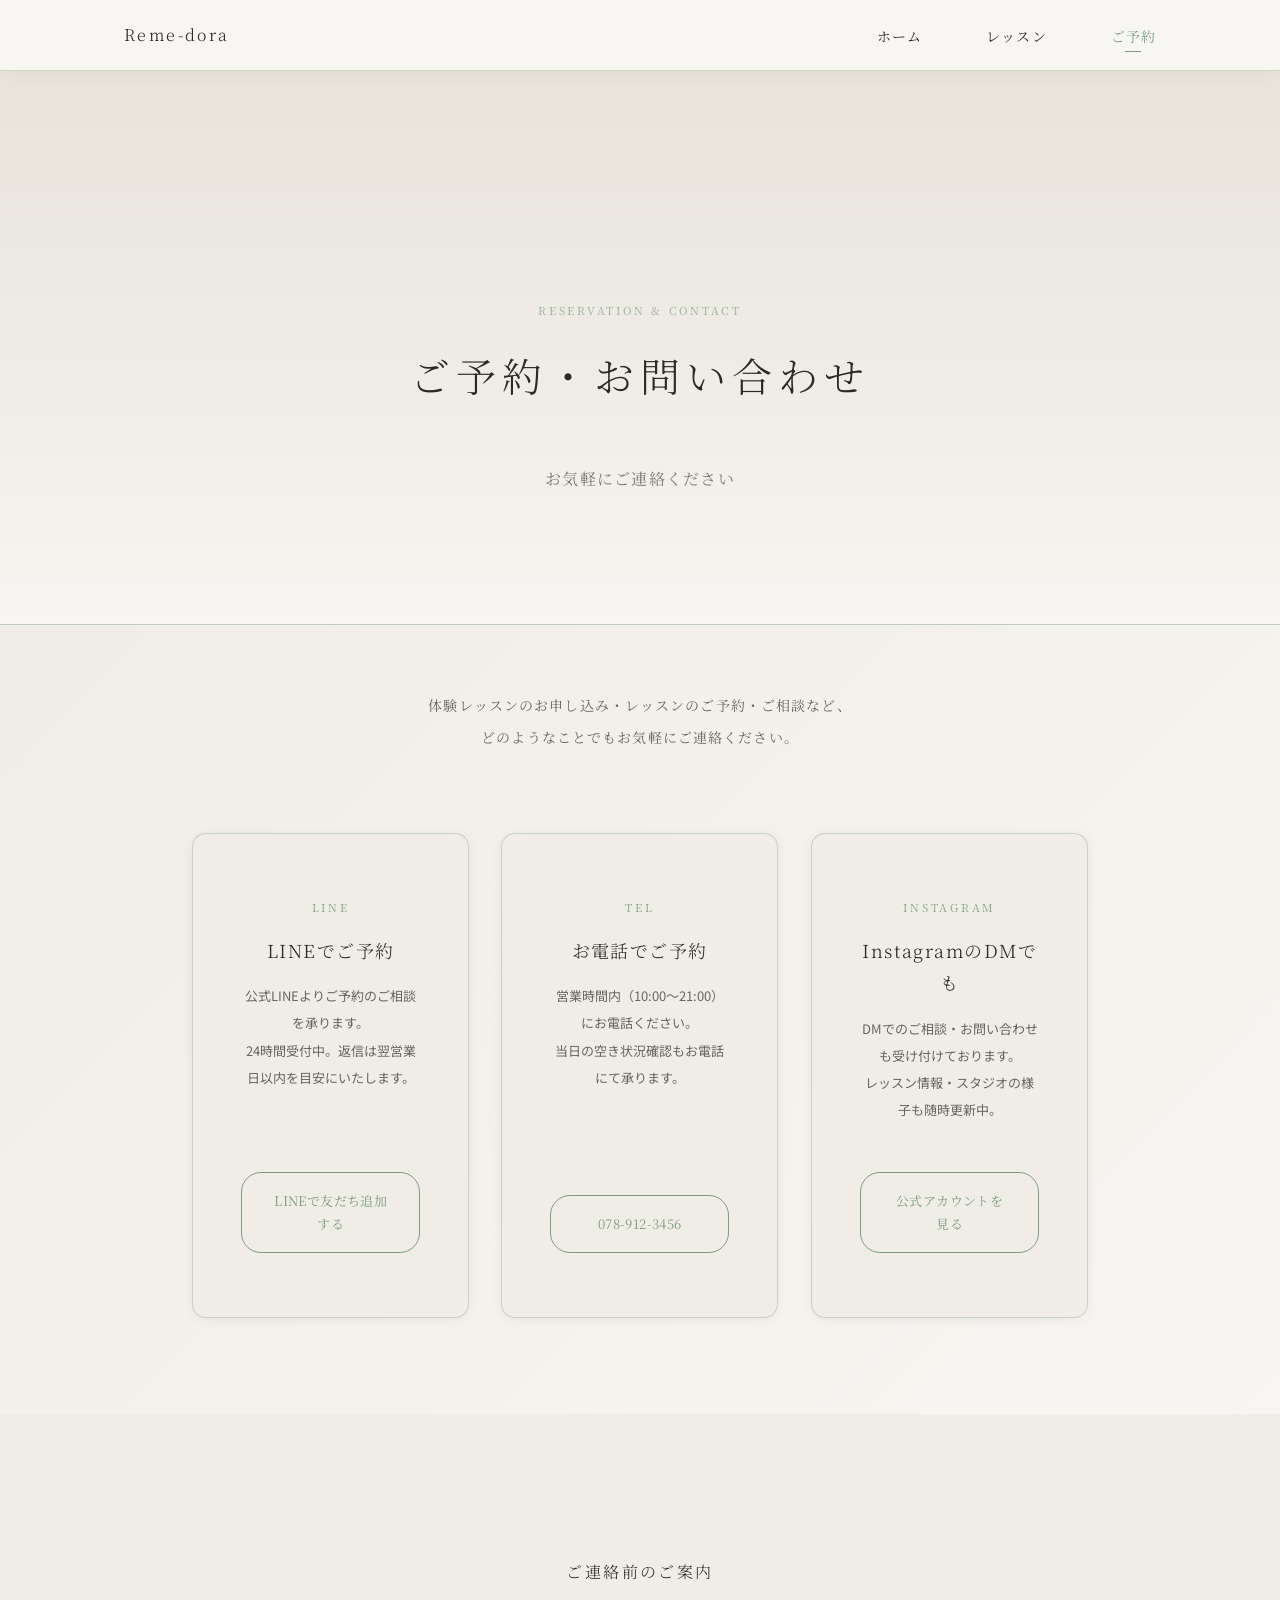
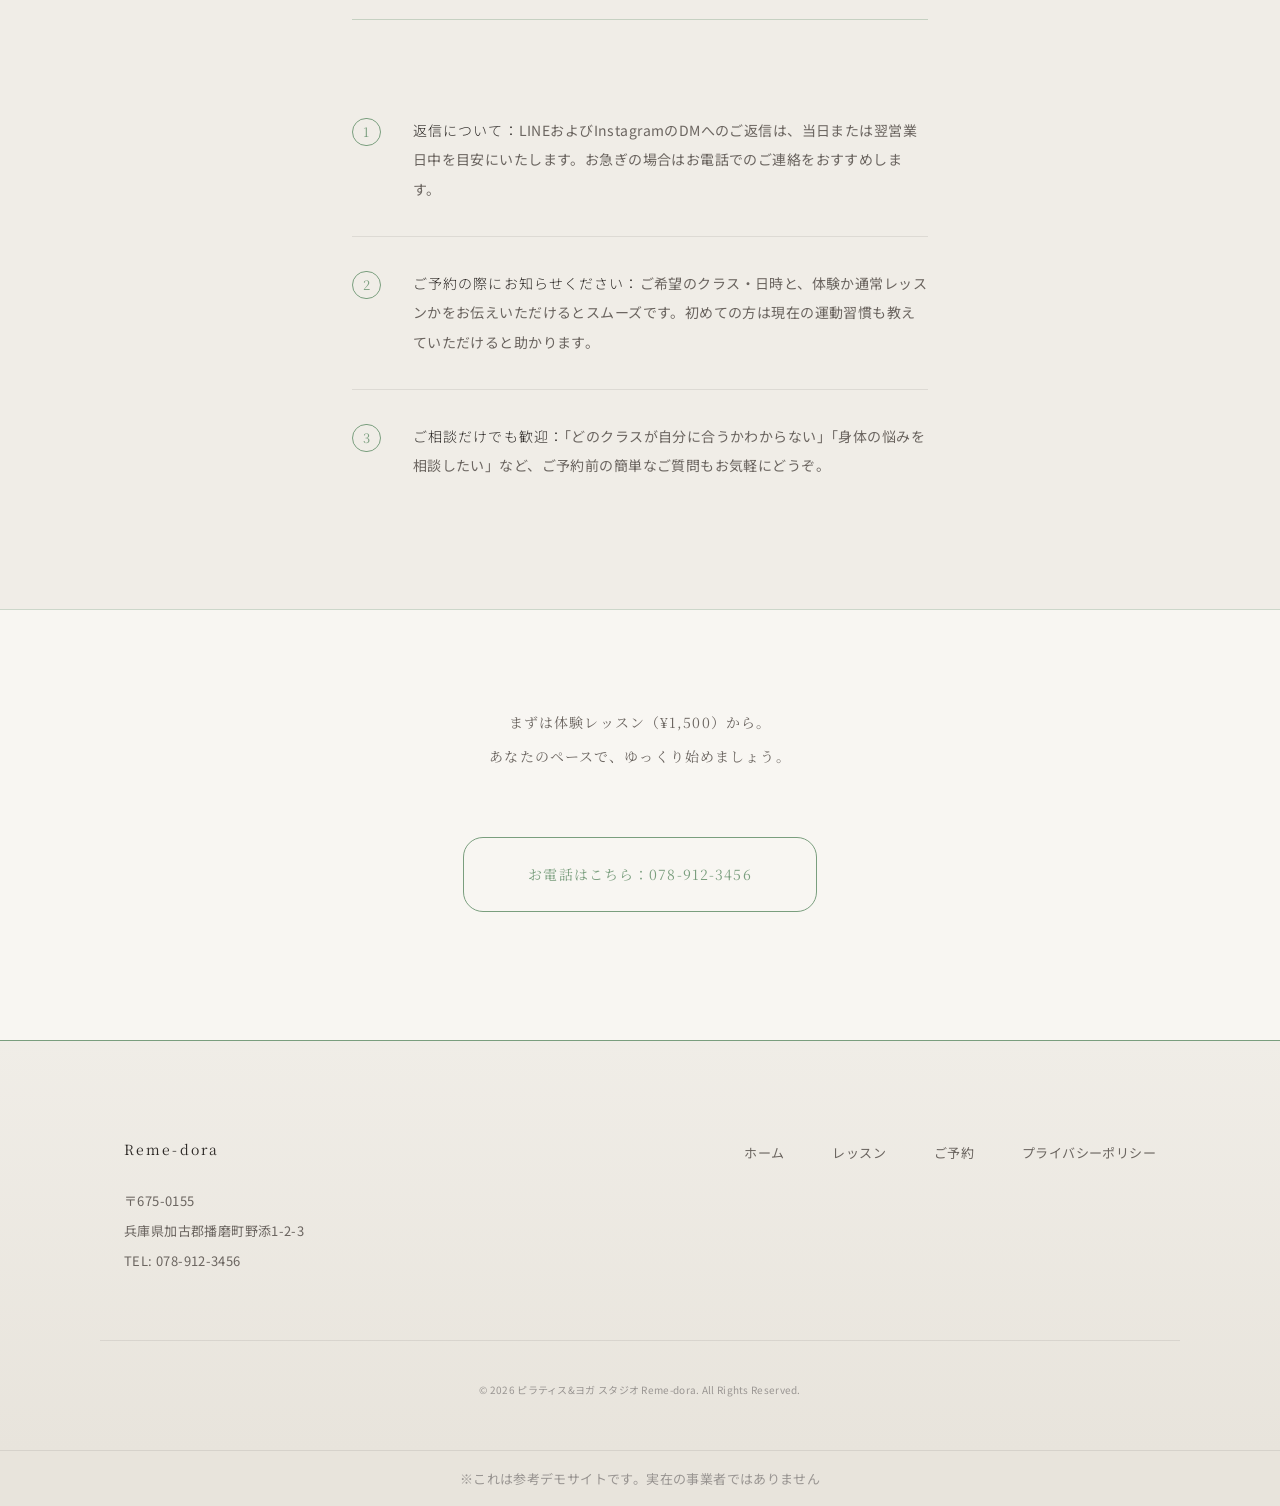
==== commit a9430dca: "Add files via upload" ====
--- a/contact.html
+++ b/contact.html
@@ -184,8 +184,8 @@
       <div class="l-footer-info">
         <span class="l-footer__logo">Reme-dora</span>
         <p class="l-footer__address">
-          〒673-0892<br>
-          兵庫県明石市本町1-5-8<br>
+          〒675-0155<br>
+          兵庫県加古郡播磨町野添1-2-3<br>
           TEL: <a href="tel:0789123456" class="l-footer__tel">
             078-912-3456
           </a>
--- a/assets/css/pages.css
+++ b/assets/css/pages.css
@@ -837,7 +837,7 @@
 .site--yoga-demo .p-home-hero__content {
   display: flex;
   flex-direction: column;
-  align-items: flex-start;
+  align-items: flex-end;
   padding: var(--space-10) var(--space-6);
 }
 
@@ -853,7 +853,8 @@
 
 .site--yoga-demo .p-home-hero__title {
   writing-mode: vertical-rl;
-  font-size: 2rem;
+  white-space: nowrap;
+  font-size: 2.125rem;
   letter-spacing: 0.14em;
   line-height: 2;
   height: 20rem;
@@ -872,16 +873,21 @@
 .site--yoga-demo .p-home-hero__sub {
   position: absolute;
   bottom: var(--space-8);
-  right: var(--space-6);
-  max-width: 22rem;
+  left: var(--space-6);
+  writing-mode: vertical-rl;
+  text-orientation: upright;
+  max-width: none;
   font-size: var(--font-size-sm);
   letter-spacing: var(--letter-spacing-base);
-  line-height: 2.2;
-  text-align: right;
+  line-height: 1.9;
   opacity: 0.88;
   text-shadow: 0 1px 8px rgba(45, 41, 38, 0.4);
 }
 
+.site--yoga-demo .p-home-hero__sub span {
+  display: inline-block;
+}
+
 @media (min-width: 48rem) {
   .site--yoga-demo .p-home-hero {
     min-height: 95vh;
@@ -892,16 +898,15 @@
   }
 
   .site--yoga-demo .p-home-hero__title {
-    font-size: 2.75rem;
+    font-size: 3rem;
     line-height: 1.9;
-    height: 27rem;
+    height: 28rem;
   }
 
   .site--yoga-demo .p-home-hero__sub {
     font-size: var(--font-size-base);
     bottom: var(--space-10);
-    right: var(--space-10);
-    max-width: 28rem;
+    left: var(--space-10);
   }
 }
 
@@ -1829,7 +1834,7 @@
 ----------------------------------------------- */
 .site--yoga-demo .p-contact-methods {
   background-color: var(--color-bg);
-  padding-block: var(--space-10) var(--space-14);
+  padding-block: var(--space-8) var(--space-12);
   padding-inline: var(--space-4);
 }
 
@@ -1842,7 +1847,6 @@
   color: var(--color-text-sub);
   max-width: 30rem;
   margin-inline: auto;
-  margin-top: var(--space-8);
   margin-bottom: var(--space-10);
   line-height: 2.3;
   letter-spacing: var(--letter-spacing-base);
@@ -1880,7 +1884,7 @@
   font-size: var(--font-size-xs);
   line-height: 2.1;
   color: var(--color-text-sub);
-  margin-bottom: var(--space-5);
+  margin-bottom: var(--space-6);
 }
 
 .site--yoga-demo .c-contact-card__btn {
@@ -2132,4 +2136,4 @@
   border-top: 1px solid var(--color-border-light);
   letter-spacing: var(--letter-spacing-tight);
   margin: 0;
-}
+}
